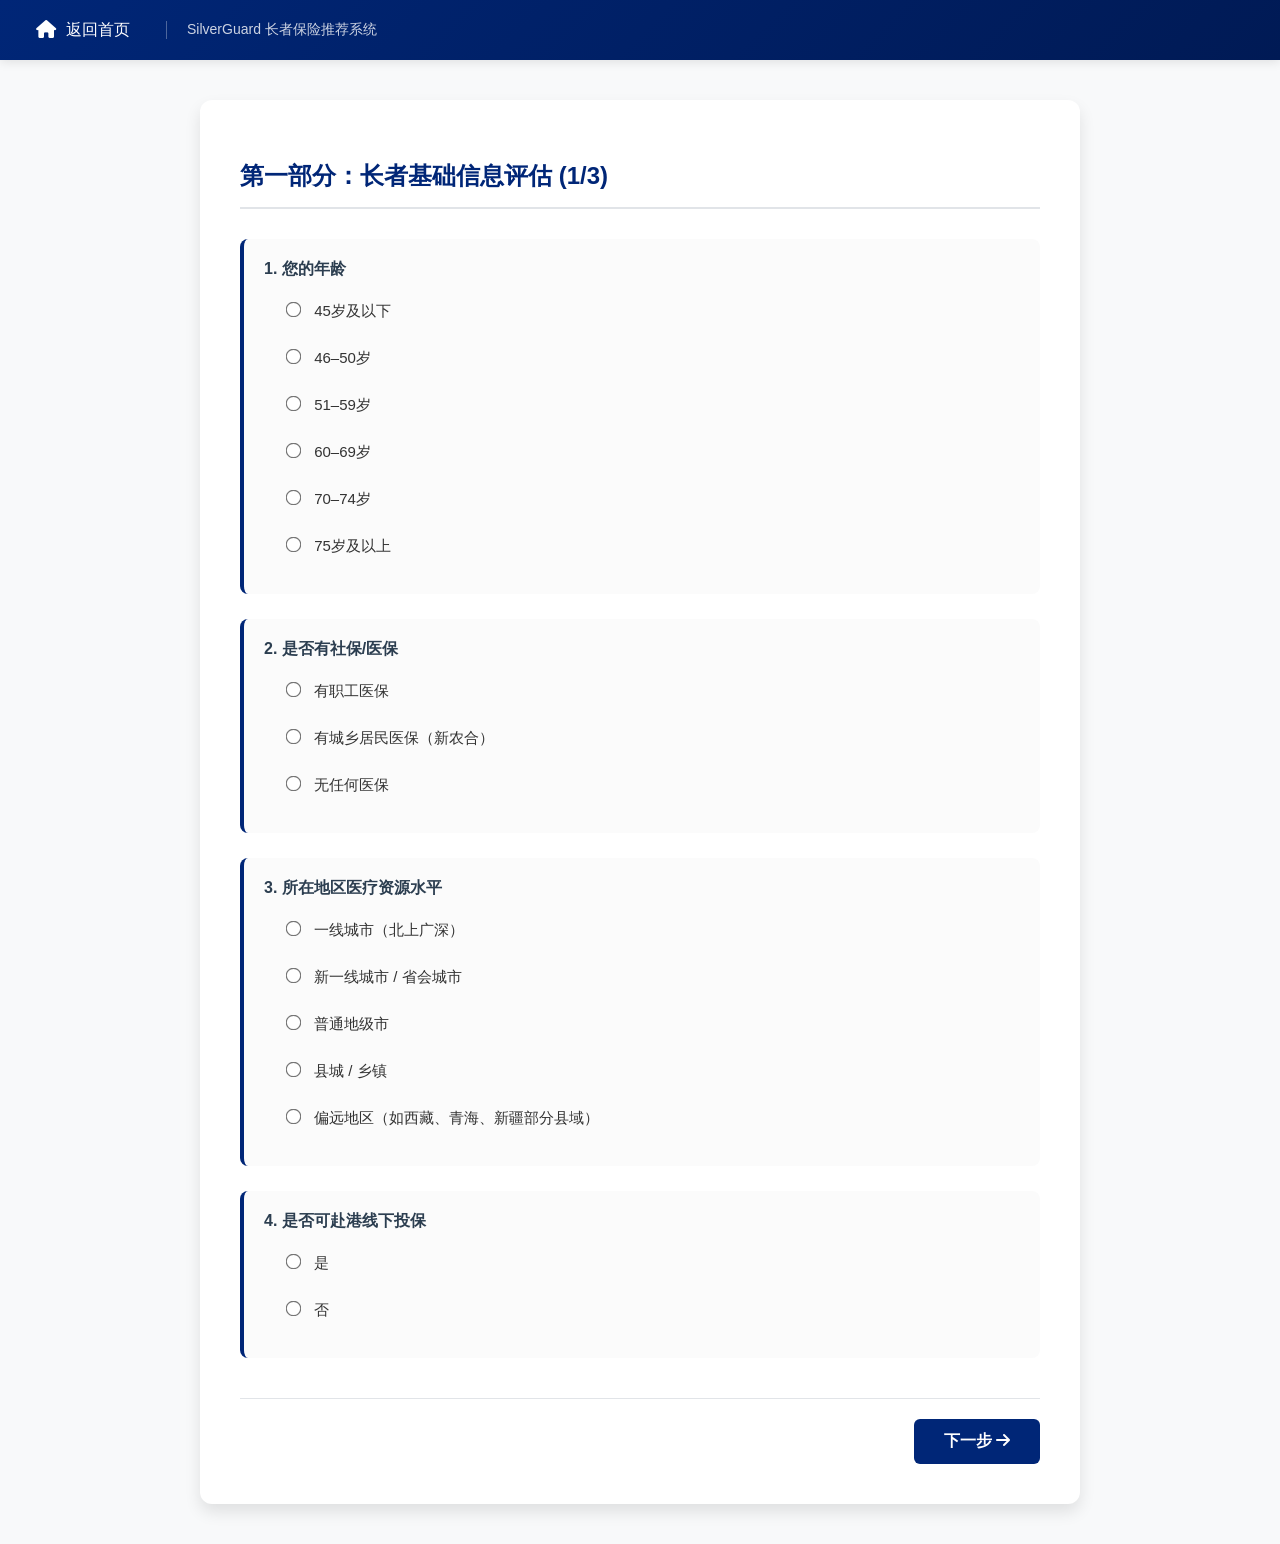
==== questionnaire.html @ 00fda779 "Update SilverGuard project files" ====
<!DOCTYPE html>
<html lang="zh-CN">
<head>
    <meta charset="UTF-8">
    <meta name="viewport" content="width=device-width, initial-scale=1.0">
    <title>SilverGuard - 长者保险推荐问卷</title>

    <style>
        body { font-family: "Helvetica Neue", Helvetica, Arial, sans-serif; background-color: #f8f9fa; margin: 0; padding: 0; color: #333; }
        .header-bar { background-color: #002677; color: white; padding: 20px; text-align: center; font-size: 24px; font-weight: bold; }
        .container { max-width: 800px; margin: 40px auto; background: #fff; padding: 40px; border-radius: 12px; box-shadow: 0 8px 16px rgba(0,0,0,0.1); }
        .step { display: none; }
        .step.active { display: block; }
        h2 { color: #002677; border-bottom: 2px solid #e1e4e8; padding-bottom: 15px; margin-bottom: 30px; }
        .question { margin-bottom: 25px; background: #fbfbfb; padding: 20px; border-radius: 8px; border-left: 4px solid #002677; }
        .question label.title { display: block; margin-bottom: 12px; font-weight: bold; font-size: 16px; color: #2c3e50; }
        .options { margin-left: 10px; }
        .options label { display: block; margin-bottom: 10px; font-size: 15px; cursor: pointer; padding: 8px; border-radius: 4px; transition: background 0.2s; }
        .options label:hover { background: #eef2fb; }
        .options input[type="radio"], .options input[type="checkbox"] { margin-right: 10px; transform: scale(1.2); }
        .btn-group { display: flex; justify-content: space-between; margin-top: 40px; border-top: 1px solid #e1e4e8; padding-top: 20px; }
        button { padding: 12px 30px; border: none; background-color: #002677; color: white; border-radius: 6px; cursor: pointer; font-size: 16px; font-weight: bold; transition: background 0.3s; }
        button:hover { background-color: #001a55; }
        button:disabled { background-color: #b0b8c6; cursor: not-allowed; }
        button.btn-prev { background-color: #6c757d; }
        button.btn-prev:hover { background-color: #5a6268; }
        .result-box { background: linear-gradient(180deg, #f4f7ff 0%, #eef3fb 100%); padding: 36px; border-radius: 20px; border: 1px solid #d7e0f0; margin-top: 20px; box-shadow: 0 14px 30px rgba(0, 38, 119, 0.08); }
        .result-title { font-size: 30px; line-height: 1.35; color: #002677; font-weight: 700; margin-bottom: 24px; letter-spacing: 0.5px; }
        .result-content p { font-size: 18px; line-height: 1.8; margin-bottom: 0; }
        .highlight { color: #e74c3c; font-weight: bold; }
        .score-info { margin-bottom: 22px; }
        .recommendation { font-size: 18px; margin: 0; }
        .result-section { background: #fff; border: 1px solid #dbe4f2; border-radius: 18px; padding: 24px; margin-bottom: 20px; box-shadow: 0 8px 18px rgba(15, 39, 84, 0.05); }
        .section-title { margin: 0 0 16px; font-size: 22px; line-height: 1.5; color: #002677; font-weight: 700; }
        .section-subtitle { margin: -6px 0 16px; font-size: 15px; line-height: 1.7; color: #5f6b7a; }
        .risk-summary-grid { display: grid; grid-template-columns: repeat(auto-fit, minmax(220px, 1fr)); gap: 16px; }
        .risk-summary-card { background: #f8fbff; border: 1px solid #d9e6f5; border-radius: 16px; padding: 18px 20px; }
        .risk-summary-label { display: block; font-size: 15px; color: #5f6b7a; margin-bottom: 10px; }
        .risk-summary-value { display: block; font-size: 30px; line-height: 1.3; font-weight: 700; color: #002677; }
        .risk-summary-value.risk-low { color: #1e874b; }
        .risk-summary-value.risk-high { color: #d64545; }
        .excluded-box { background: #fff7f7; border: 1px solid #f2cccc; border-left: 5px solid #e74c3c; }
        .excluded-list { margin: 0; padding-left: 22px; }
        .excluded-list li { margin-bottom: 10px; font-size: 18px; line-height: 1.7; }
        .empty-note { font-size: 17px; line-height: 1.8; color: #5f6b7a; }
        .combo-main { padding: 18px 20px; background: #fffaf0; border: 1px solid #f2dfae; border-left: 5px solid #f0b429; border-radius: 14px; font-size: 20px; line-height: 1.8; font-weight: 700; color: #2c3e50; }
        .combo-reason { margin-top: 16px; padding: 18px 20px; background: #f8fbff; border: 1px solid #dfe9f7; border-radius: 14px; color: #2c3e50; font-size: 17px; line-height: 1.9; }
        .hk-product-section { margin-top: 0; }
        .hk-product-grid { display: grid; grid-template-columns: repeat(auto-fit, minmax(280px, 1fr)); gap: 20px; }
        .hk-product-card { background: linear-gradient(180deg, #ffffff 0%, #fbfdff 100%); border: 1px solid #d9e2f1; border-radius: 18px; padding: 22px; box-shadow: 0 12px 24px rgba(0, 38, 119, 0.06); display: flex; flex-direction: column; gap: 12px; }
        .hk-product-rank { display: inline-flex; align-items: center; align-self: flex-start; background: #002677; color: #fff; border-radius: 999px; padding: 6px 12px; font-size: 13px; font-weight: 700; letter-spacing: 0.3px; }
        .hk-product-head { display: flex; justify-content: space-between; align-items: flex-start; gap: 14px; }
        .hk-product-head h3 { margin: 0; font-size: 22px; line-height: 1.5; color: #002677; }
        .hk-product-category { flex-shrink: 0; background: #eef2fb; color: #002677; border-radius: 999px; padding: 6px 12px; font-size: 13px; font-weight: 700; }
        .hk-product-company { margin: 0; color: #5f6b7a; font-size: 16px; font-weight: 700; }
        .hk-product-summary { margin: 0; font-size: 17px; line-height: 1.9; color: #2c3e50; }
        .hk-product-match { margin: 0; padding: 14px 16px; background: #f4f7ff; border-left: 4px solid #002677; border-radius: 12px; color: #2c3e50; font-size: 16px; line-height: 1.8; }
        .hk-product-meta { margin: 0; font-size: 15px; line-height: 1.8; color: #5f6b7a; }
        .hk-product-highlights { margin: 0; padding-left: 22px; }
        .hk-product-highlights li { margin-bottom: 8px; font-size: 16px; line-height: 1.7; }
        .hk-product-caution { margin-top: auto; padding: 14px 16px; background: #fff7f7; border-left: 4px solid #e74c3c; border-radius: 12px; color: #a94442; font-size: 15px; line-height: 1.8; }
        .hk-product-link { display: inline-flex; align-items: center; justify-content: center; margin-top: 4px; padding: 12px 16px; background: #002677; color: #fff; font-size: 16px; font-weight: 700; text-decoration: none; border-radius: 12px; }
        .hk-product-link:hover { background: #001a55; text-decoration: none; }
        .hk-product-group + .hk-product-group { margin-top: 28px; padding-top: 24px; border-top: 1px solid #e1e8f3; }
        .hk-product-group-title { margin: 0 0 8px; font-size: 20px; line-height: 1.5; color: #002677; font-weight: 700; }
        .hk-product-group-desc { margin: 0 0 16px; font-size: 14px; line-height: 1.8; color: #5f6b7a; }
        .hk-product-card-compact { gap: 10px; }
        .hk-product-card-compact .hk-product-summary { font-size: 16px; line-height: 1.8; }
        .hk-product-card-compact .hk-product-match { padding: 12px 14px; font-size: 15px; }
        .disclaimer-section { background: #f8fafc; border: 1px solid #d9e2ec; }

        .disclaimer-text { font-size: 15px; line-height: 1.9; color: #5f6b7a; }
        .hk-product-note { margin: -6px 0 18px; font-size: 14px; line-height: 1.8; color: #6b7788; }

        /* 顶部导航栏样式 */
        .top-nav {
            background: linear-gradient(135deg, #002677 0%, #001a55 100%);
            padding: 0 20px;
            display: flex;
            align-items: center;
            height: 60px;
            box-shadow: 0 2px 10px rgba(0,0,0,0.1);
        }
        .nav-home {
            display: flex;
            align-items: center;
            gap: 10px;
            color: white;
            text-decoration: none;
            font-size: 16px;
            font-weight: 500;
            padding: 10px 16px;
            border-radius: 8px;
            transition: all 0.3s;
        }
        .nav-home:hover {
            background: rgba(255,255,255,0.1);
            transform: translateX(-2px);
        }
        .nav-home i {
            font-size: 18px;
        }
        .nav-brand {
            margin-left: 20px;
            color: rgba(255,255,255,0.8);
            font-size: 14px;
            border-left: 1px solid rgba(255,255,255,0.3);
            padding-left: 20px;
        }

        /* 错误提示条样式 */
        .error-bar {
            position: fixed;
            bottom: 0;
            left: 0;
            right: 0;
            background: linear-gradient(135deg, #e74c3c 0%, #c0392b 100%);
            color: white;
            padding: 16px 20px;
            display: none;
            align-items: center;
            justify-content: center;
            gap: 12px;
            box-shadow: 0 -4px 20px rgba(231, 76, 60, 0.4);
            z-index: 1000;
            animation: slideUp 0.3s ease-out;
        }
        .error-bar.show {
            display: flex;
        }
        @keyframes slideUp {
            from { transform: translateY(100%); opacity: 0; }
            to { transform: translateY(0); opacity: 1; }
        }
        .error-bar i {
            font-size: 20px;
        }
        .error-bar-text {
            font-size: 15px;
            font-weight: 500;
        }
        .error-bar-questions {
            display: flex;
            gap: 8px;
            flex-wrap: wrap;
        }
        .error-bar-question {
            background: rgba(255,255,255,0.2);
            padding: 4px 12px;
            border-radius: 20px;
            font-size: 13px;
            cursor: pointer;
            transition: all 0.2s;
            border: 1px solid rgba(255,255,255,0.3);
        }
        .error-bar-question:hover {
            background: rgba(255,255,255,0.35);
            transform: translateY(-1px);
        }
        .error-bar-close {
            position: absolute;
            right: 20px;
            background: none;
            border: none;
            color: white;
            font-size: 20px;
            cursor: pointer;
            padding: 0;
            width: 30px;
            height: 30px;
            display: flex;
            align-items: center;
            justify-content: center;
            border-radius: 50%;
            transition: background 0.2s;
        }
        .error-bar-close:hover {
            background: rgba(255,255,255,0.2);
        }

        /* 问题高亮样式 */
        .question.unanswered {
            border-left-color: #e74c3c;
            background: #fff5f5;
            animation: pulse 1s ease-in-out;
        }
        @keyframes pulse {
            0%, 100% { box-shadow: 0 0 0 0 rgba(231, 76, 60, 0.4); }
            50% { box-shadow: 0 0 0 8px rgba(231, 76, 60, 0); }
        }

    </style>
    <link rel="stylesheet" href="https://cdnjs.cloudflare.com/ajax/libs/font-awesome/6.4.0/css/all.min.css">
</head>
<body>
    <!-- 顶部导航栏 -->
    <nav class="top-nav">
        <a href="index.html" class="nav-home">
            <i class="fas fa-home"></i>
            <span>返回首页</span>
        </a>
        <span class="nav-brand">SilverGuard 长者保险推荐系统</span>
    </nav>

    <div class="container">
        <form id="insuranceForm">
            <!-- Part 1: Basic Info -->
            <div class="step active" id="step1">
                <h2>第一部分：长者基础信息评估 (1/3)</h2>

                
                <div class="question">
                    <label class="title">1. 您的年龄</label>
                    <div class="options">
                        <label><input type="radio" name="q1" value="0" required> 45岁及以下</label>
                        <label><input type="radio" name="q1" value="1"> 46–50岁</label>
                        <label><input type="radio" name="q1" value="2"> 51–59岁</label>
                        <label><input type="radio" name="q1" value="3"> 60–69岁</label>
                        <label><input type="radio" name="q1" value="4"> 70–74岁</label>
                        <label><input type="radio" name="q1" value="5"> 75岁及以上</label>
                    </div>
                </div>

                <div class="question">
                    <label class="title">2. 是否有社保/医保</label>
                    <div class="options">
                        <label><input type="radio" name="q2" value="0" required> 有职工医保</label>
                        <label><input type="radio" name="q2" value="1"> 有城乡居民医保（新农合）</label>
                        <label><input type="radio" name="q2" value="5"> 无任何医保</label>
                    </div>
                </div>

                <div class="question">
                    <label class="title">3. 所在地区医疗资源水平</label>
                    <div class="options">
                        <label><input type="radio" name="q3" value="0" required> 一线城市（北上广深）</label>
                        <label><input type="radio" name="q3" value="1"> 新一线城市 / 省会城市</label>
                        <label><input type="radio" name="q3" value="2"> 普通地级市</label>
                        <label><input type="radio" name="q3" value="3"> 县城 / 乡镇</label>
                        <label><input type="radio" name="q3" value="4"> 偏远地区（如西藏、青海、新疆部分县域）</label>
                    </div>
                </div>

                <div class="question">
                    <label class="title">4. 是否可赴港线下投保</label>
                    <div class="options">
                        <label><input type="radio" name="q4" value="0" required> 是</label>
                        <label><input type="radio" name="q4" value="2"> 否</label>
                    </div>
                </div>

                <div class="btn-group">
                    <button type="button" class="btn-prev" style="visibility: hidden;">上一步</button>
                    <button type="button" onclick="nextStep(1)">下一步 <i class="fas fa-arrow-right"></i></button>
                </div>
            </div>

            <!-- Part 2: Financial Info -->
            <div class="step" id="step2">
                <h2>第二部分：家庭与财务承受能力 (2/3)</h2>

                
                <div class="question">
                    <label class="title">5. 综合财务状况（可支配资产、家庭年收入、负债）</label>
                    <div class="options">
                        <label><input type="radio" name="q5" value="0" required> A. 优秀 (资产30万+，收入10万+，无负债)</label>
                        <label><input type="radio" name="q5" value="1"> B. 良好 (资产15-30万，收入5-10万，少负债)</label>
                        <label><input type="radio" name="q5" value="3"> C. 一般 (资产5-15万，收入3-5万，中负债)</label>
                        <label><input type="radio" name="q5" value="4"> D. 较弱 (资产1-5万，收入1-3万，重负债)</label>
                        <label><input type="radio" name="q5" value="5"> E. 较差 (资产<1万，收入<1万，高额负债)</label>
                    </div>
                </div>

                <div class="question">
                    <label class="title">6. 婚姻/家庭支持情况</label>
                    <div class="options">
                        <label><input type="radio" name="q6" value="0" required> A. 已婚/有长期伴侣，共同承担家庭支出</label>
                        <label><input type="radio" name="q6" value="1"> B. 已婚/有长期伴侣，对方承担能力一般</label>
                        <label><input type="radio" name="q6" value="2"> C. 独居，有稳定子女/家属经济支持</label>
                        <label><input type="radio" name="q6" value="4"> D. 丧偶/离异/独居，家属支持不稳定</label>
                        <label><input type="radio" name="q6" value="5"> E. 丧偶/离异/独居，基本无家属支持</label>
                    </div>
                </div>

                <div class="question">
                    <label class="title">7. 抚养压力情况</label>
                    <div class="options">
                        <label><input type="radio" name="q7" value="0" required> A. 无需要抚养的家人，无抚养支出</label>
                        <label><input type="radio" name="q7" value="1"> B. 1人需要抚养，支出占收入≤20%</label>
                        <label><input type="radio" name="q7" value="3"> C. 2人需要抚养，或支出占收入20%-30%</label>
                        <label><input type="radio" name="q7" value="4"> D. 3人需要抚养，或支出占收入30%-50%</label>
                        <label><input type="radio" name="q7" value="5"> E. 4人及以上需要抚养，或支出占收入＞50%</label>
                    </div>
                </div>

                <div class="question">
                    <label class="title">8. 家庭风险兜底与分摊能力</label>
                    <div class="options">
                        <label><input type="radio" name="q8" value="0" required> A. 非家庭主要收入来源，有稳定分摊者</label>
                        <label><input type="radio" name="q8" value="1"> B. 非主要收入来源，有基本分摊者</label>
                        <label><input type="radio" name="q8" value="3"> C. 家庭重要收入来源，分摊能力一般</label>
                        <label><input type="radio" name="q8" value="4"> D. 家庭主要收入来源，基本靠自己承担</label>
                        <label><input type="radio" name="q8" value="5"> E. 家庭唯一收入来源，完全靠自己</label>
                    </div>
                </div>

                <div class="btn-group">
                    <button type="button" class="btn-prev" onclick="prevStep(2)">上一步</button>
                    <button type="button" onclick="nextStep(2)">下一步</button>
                </div>
            </div>

            <!-- Part 3: Health Info -->
            <div class="step" id="step3">
                <h2>第三部分：健康与照护情况评估 (3/3)</h2>
                
                <div class="question">

                    <label class="title">9. 疾病情况 (可多选)</label>
                    <div class="options">
                        <label><input type="checkbox" name="q9" value="1"> A. 高血压</label>
                        <label><input type="checkbox" name="q9" value="1"> B. 糖尿病</label>
                        <label><input type="checkbox" name="q9" value="severe"> C. 心脏病 (严重)</label>
                        <label><input type="checkbox" name="q9" value="severe"> D. 中风/脑血管病</label>
                        <label><input type="checkbox" name="q9" value="1"> E. 慢性肺病</label>
                        <label><input type="checkbox" name="q9" value="severe"> F. 肾病</label>
                        <label><input type="checkbox" name="q9" value="severe"> G. 癌症</label>
                        <label><input type="checkbox" name="q9_none" value="0" onchange="handleNoneCheckbox('q9', this)"> H. 没有以上疾病 (或不清楚)</label>
                    </div>
                </div>

                <div class="question">
                    <label class="title">10. 过去一年医疗情况 (住院)</label>
                    <div class="options">
                        <label><input type="radio" name="q10" value="0" required> A. 没有</label>
                        <label><input type="radio" name="q10" value="3"> B. 住院过一次</label>
                        <label><input type="radio" name="q10" value="5"> C. 住院过两次及以上</label>
                    </div>
                </div>

                <div class="question">
                    <label class="title">11. 用药情况</label>
                    <div class="options">
                        <label><input type="radio" name="q11" value="0" required> A. 不需要长期吃药</label>
                        <label><input type="radio" name="q11" value="2"> B. 每天需吃 1-2 种药</label>
                        <label><input type="radio" name="q11" value="4"> C. 每天需吃 3 种及以上药</label>
                    </div>
                </div>

                <div class="question">
                    <label class="title">12. 行动能力</label>
                    <div class="options">
                        <label><input type="radio" name="q12" value="0" required> A. 完全可以自己活动</label>
                        <label><input type="radio" name="q12" value="2"> B. 需要拐杖或助行器</label>
                        <label><input type="radio" name="q12" value="4"> C. 需要别人帮助</label>
                        <label><input type="radio" name="q12" value="5"> D. 主要坐轮椅</label>
                    </div>
                </div>

                <div class="question">
                    <label class="title">13. 自理能力 (是否需要别人帮助 - 可多选)</label>
                    <div class="options">
                        <label><input type="checkbox" name="q13_none" value="0" onchange="handleNoneCheckbox('q13', this)"> A. 几乎不需要帮助</label>
                        <label><input type="checkbox" name="q13" value="light"> B. 买菜/购物 (轻度)</label>
                        <label><input type="checkbox" name="q13" value="light"> C. 做饭 (轻度)</label>
                        <label><input type="checkbox" name="q13" value="medium"> D. 穿衣 (中度)</label>
                        <label><input type="checkbox" name="q13" value="heavy"> E. 洗澡 (重度)</label>
                        <label><input type="checkbox" name="q13" value="heavy"> F. 管理/提醒按时吃药 (重度)</label>
                    </div>
                </div>

                <div class="question">
                    <label class="title">14. 记忆问题</label>
                    <div class="options">
                        <label><input type="radio" name="q14" value="0" required> A. 没有明显下降</label>
                        <label><input type="radio" name="q14" value="1"> B. 偶尔下降</label>
                        <label><input type="radio" name="q14" value="3"> C. 经常下降</label>
                        <label><input type="radio" name="q14" value="5"> D. 医生诊断过记忆问题 / 痴呆</label>
                    </div>
                </div>

                <div class="btn-group">
                    <button type="button" class="btn-prev" onclick="prevStep(3)">上一步</button>
                    <button type="button" onclick="calculateResult()">生成保障建议</button>
                </div>
            </div>
            
            <!-- Result Step -->
            <div class="step" id="resultStep">
                <div class="result-box">
                    <div class="result-title">SilverGuard 长者保险保障评估报告</div>

                    <div class="score-info" id="scoreInfo">
                        <!-- Score and Risk Level render here -->
                    </div>
                    <div class="result-content" id="resultContent">
                        <!-- Exclusions and recommendations render here -->
                    </div>
                </div>
                <div style="text-align: center;">
                    <button type="button" onclick="location.reload()" style="margin-top: 30px;">重新填写问卷</button>
                    <a href="index.html" style="display:inline-block; margin-left:15px; text-decoration:none;"><button type="button" class="btn-prev">返回 SilverGuard 首页</button></a>
                </div>
            </div>

        </form>
    </div>

    <!-- 错误提示条 -->
    <div id="errorBar" class="error-bar">
        <i class="fas fa-exclamation-circle"></i>
        <span class="error-bar-text">以下题目未完成：</span>
        <div class="error-bar-questions" id="errorBarQuestions"></div>
        <button class="error-bar-close" onclick="hideErrorBar()">&times;</button>
    </div>

    <script>
        const hkInsuranceProducts = [
            // 医疗险 / VHIS
            {
                name: "Bupa Hero VHIS 灵活计划",
                company: "保柏 Bupa Hong Kong",
                category: "medical",
                suitableRiskLevels: [0, 1, 2, 3],
                minAge: 18,
                maxAge: 80,
                hkPresenceRequired: true,
                elderlyPriority: 3,
                underwritingFlexibility: 2,
                summary: "适合作为住院及手术报销型医疗保障的核心配置，较适合健康情况稳定、风险较低到中等的长者参考。",
                highlights: ["住院及手术保障相对完整", "适合作为医疗主险思路", "品牌与医疗服务网络较成熟"],
                caution: "需如实申报既往病史，慢病或复杂病史可能被加费、除外或延期承保。",
                url: "https://www.bupa.com.hk/zh/individual/health-and-medical-insurance"
            },
            {
                name: "AIA 自愿医保标准计划",
                company: "友邦 AIA Hong Kong",
                category: "medical",
                suitableRiskLevels: [0, 1, 2],
                minAge: 18,
                maxAge: 80,
                hkPresenceRequired: true,
                elderlyPriority: 3,
                underwritingFlexibility: 2,
                summary: "适合希望优先补强基础医疗报销、且整体健康风险较低的长者用户参考。",
                highlights: ["标准化医疗保障结构清晰", "适合做基础医疗补充", "对低风险用户更友好"],
                caution: "如存在较多慢病、住院史或高龄情况，核保结果可能受影响。",
                url: "https://www.aia.com.hk/zh-cn/our-products/medical-protection.html"
            },
            {
                name: "PRUHealth VHIS EasyChoice",
                company: "保诚 Prudential Hong Kong",
                category: "medical",
                suitableRiskLevels: [1, 2],
                minAge: 18,
                maxAge: 75,
                hkPresenceRequired: true,
                elderlyPriority: 2,
                underwritingFlexibility: 1,
                summary: "适合希望在已有基础保障之上增加住院医疗补充、且风险水平偏低到中低的长者参考。",
                highlights: ["医疗方向明确", "适合作为中间层医疗补充", "适合已有基础保障后升级"],
                caution: "高风险健康状况、近年住院记录或年龄偏高时，需重点关注核保限制。",
                url: "https://www.prudential.com.hk/scws/pages/products/medical-protection/"
            },
            {
                name: "AXA 安盛医疗保障计划",
                company: "安盛 AXA Hong Kong",
                category: "medical",
                suitableRiskLevels: [0, 1, 2, 3],
                minAge: 18,
                maxAge: 80,
                hkPresenceRequired: true,
                elderlyPriority: 3,
                underwritingFlexibility: 2,
                summary: "适合希望以较成熟品牌补充住院及手术报销保障的长者作基础医疗参考。",
                highlights: ["医疗保障方向明确", "适合作为基础住院报销补充", "可与意外或癌症保障搭配参考"],
                caution: "高龄、慢病或既往治疗记录较多时，核保结果及保费水平需额外确认。",
                url: "https://www.axa.com.hk/zh/medical-insurance"
            },
            {
                name: "FWD 自愿医保灵活计划",
                company: "FWD 富卫香港",
                category: "medical",
                suitableRiskLevels: [0, 1, 2, 3],
                minAge: 18,
                maxAge: 80,
                hkPresenceRequired: true,
                elderlyPriority: 3,
                underwritingFlexibility: 2,
                summary: "适合希望补足住院报销保障、同时重视产品结构相对灵活性的长者参考。",
                highlights: ["适合作为医疗主险候选", "产品方向较灵活", "适合低至中风险用户补强基础保障"],
                caution: "如有复杂病史或近期住院记录，需重点关注不保事项、加费及等待期。",
                url: "https://www.fwd.com.hk/zh/medical-insurance/"
            },
            {
                name: "Blue Cross 蓝十字住院医疗计划",
                company: "蓝十字 Blue Cross Hong Kong",
                category: "medical",
                suitableRiskLevels: [1, 2, 3],
                minAge: 18,
                maxAge: 80,
                hkPresenceRequired: true,
                elderlyPriority: 4,
                underwritingFlexibility: 2,
                summary: "适合希望强化住院及手术费用报销、同时重视高龄阶段可持续性的用户参考。",
                highlights: ["医疗网络与品牌认知度较高", "适合中低到中风险用户", "高龄阶段仍具一定参考价值"],
                caution: "投保前仍需确认既往病史申报要求，避免误以为高龄即可无条件承保。",
                url: "https://www.bluecross.com.hk/zh/individual/health-insurance"
            },
            {
                name: "Manulife 宏利自愿医保标准计划",
                company: "宏利 Manulife Hong Kong",
                category: "medical",
                suitableRiskLevels: [0, 1, 2],
                minAge: 18,
                maxAge: 80,
                hkPresenceRequired: true,
                elderlyPriority: 3,
                underwritingFlexibility: 2,
                summary: "适合整体健康风险较低、希望先建立基础医疗报销框架的长者用户作入门参考。",
                highlights: ["结构偏基础型", "适合作为第一层医疗补充", "对低风险用户更容易比较方案"],
                caution: "若已有多项慢病或过往检查异常，需预期核保条件可能趋严。",
                url: "https://www.manulife.com.hk/zh-hk/individual/products/health-and-critical-illness.html"
            },
            {
                name: "Cigna 自愿医保灵活计划",
                company: "信诺 Cigna Hong Kong",
                category: "medical",
                suitableRiskLevels: [0, 1, 2, 3],
                minAge: 18,
                maxAge: 80,
                hkPresenceRequired: true,
                elderlyPriority: 3,
                underwritingFlexibility: 2,
                summary: "适合希望比较不同国际化医疗服务资源、并补充住院医疗保障的用户参考。",
                highlights: ["适合作为医疗补充比较选项", "适合低至中风险用户", "便于与其他医疗方案横向比较"],
                caution: "具体保障细节、医院网络与高龄承保条件仍需以正式计划书及核保结果为准。",
                url: "https://www.cigna.com.hk/zh-hk"
            },
            {
                name: "Bowtie 自愿医保灵活计划",
                company: "Bowtie 香港",
                category: "medical",
                suitableRiskLevels: [0, 1, 2],
                minAge: 18,
                maxAge: 80,
                hkPresenceRequired: true,
                elderlyPriority: 2,
                underwritingFlexibility: 1,
                summary: "适合健康风险较低、希望先做基础医疗保障比价的用户作为线上化方案参考。",
                highlights: ["线上投保体验较直观", "适合作为基础医疗比价样本", "对低风险用户更具参考性"],
                caution: "若身体状况较复杂或年龄偏高，需留意核保限制及是否适合线上的投保流程。",
                url: "https://www.bowtie.com.hk/"
            },
            {
                name: "Allianz 安联住院医疗计划",
                company: "安联 Allianz Hong Kong",
                category: "medical",
                suitableRiskLevels: [1, 2, 3],
                minAge: 18,
                maxAge: 75,
                hkPresenceRequired: true,
                elderlyPriority: 2,
                underwritingFlexibility: 1,
                summary: "适合希望补充住院及手术类保障、且当前风险水平处于中低到中等区间的长者参考。",
                highlights: ["适合作为医疗补充候选", "住院报销方向清晰", "可与癌症或意外保障组合考虑"],
                caution: "75岁以上承保空间有限，且复杂病史情形下需重点确认承保条件。",
                url: "https://www.allianz.com.hk/zh_HK/personal-insurance/health-insurance.html"
            },

            // 癌症保障
            {
                name: "AXA 防癌保障计划",
                company: "安盛 AXA Hong Kong",
                category: "cancer",
                suitableRiskLevels: [2, 3, 4, 5],
                minAge: 18,
                maxAge: 75,
                hkPresenceRequired: true,
                elderlyPriority: 4,
                underwritingFlexibility: 4,
                summary: "更适合无法完整配置传统重疾险时，用于聚焦癌症风险的补充保障参考。",
                highlights: ["聚焦高发癌症风险", "适合替代部分重疾配置思路", "对中高风险用户更有参考价值"],
                caution: "不等同于全面重疾险，保障范围更集中，需留意等待期、除外责任和续保条款。",
                url: "https://www.axa.com.hk/zh/medical-insurance"
            },
            {
                name: "Blue Cross 癌症医疗保障",
                company: "蓝十字 Blue Cross Hong Kong",
                category: "cancer",
                suitableRiskLevels: [3, 4, 5],
                minAge: 18,
                maxAge: 80,
                hkPresenceRequired: true,
                elderlyPriority: 5,
                underwritingFlexibility: 4,
                summary: "适合中高风险及高龄用户优先考虑癌症相关保障缺口时参考。",
                highlights: ["聚焦癌症医疗费用", "适合作为高龄阶段补充方案之一", "可与基础医疗或意外保障组合参考"],
                caution: "属于专项型产品，保障面相对集中，需结合已有保障避免重复或缺口。",
                url: "https://www.bluecross.com.hk/zh/individual/health-insurance"
            },
            {
                name: "Manulife 宏利癌症保障计划",
                company: "宏利 Manulife Hong Kong",
                category: "cancer",
                suitableRiskLevels: [2, 3, 4, 5],
                minAge: 18,
                maxAge: 80,
                hkPresenceRequired: true,
                elderlyPriority: 4,
                underwritingFlexibility: 3,
                summary: "适合希望重点补强癌症给付或相关医疗缺口、但未必适合传统重疾方案的用户参考。",
                highlights: ["适合作为癌症专项补充", "中高风险阶段更具比较价值", "可补足重大疾病保障缺口"],
                caution: "癌症类保障不覆盖所有重大疾病，投保前仍需结合其他保障缺口综合评估。",
                url: "https://www.manulife.com.hk/zh-hk/individual/products/health-and-critical-illness.html"
            },
            {
                name: "AIA 癌症保障计划",
                company: "友邦 AIA Hong Kong",
                category: "cancer",
                suitableRiskLevels: [2, 3, 4],
                minAge: 18,
                maxAge: 75,
                hkPresenceRequired: true,
                elderlyPriority: 3,
                underwritingFlexibility: 3,
                summary: "适合希望针对癌症风险做专项准备、且当前身体风险处于中等至中高区间的长者参考。",
                highlights: ["癌症方向明确", "适合补足重疾方案不足", "品牌认知度较高"],
                caution: "高龄或既往病史较多时，需格外关注等待期、除外责任及是否附带续保安排。",
                url: "https://www.aia.com.hk/zh-cn/our-products/health-protection.html"
            },
            {
                name: "Sun Life 癌症医疗保障计划",
                company: "永明 Sun Life Hong Kong",
                category: "cancer",
                suitableRiskLevels: [2, 3, 4, 5],
                minAge: 18,
                maxAge: 80,
                hkPresenceRequired: true,
                elderlyPriority: 4,
                underwritingFlexibility: 3,
                summary: "适合希望针对癌症治疗费用或确诊后财务压力做补充准备的长者用户参考。",
                highlights: ["可补充癌症治疗费用风险", "适合中高风险用户比较", "可与医疗险形成分工"],
                caution: "专项保障覆盖面有限，需明确其与医疗险、重疾险的边界，避免理解偏差。",
                url: "https://www.sunlife.com.hk/zh-hans/insurance/health-and-wellness/"
            },
            {
                name: "Zurich 癌症保障计划",
                company: "苏黎世 Zurich Hong Kong",
                category: "cancer",
                suitableRiskLevels: [3, 4, 5],
                minAge: 18,
                maxAge: 75,
                hkPresenceRequired: true,
                elderlyPriority: 4,
                underwritingFlexibility: 3,
                summary: "适合中高风险用户在传统医疗险承保空间有限时，优先评估癌症专项保障的替代方案。",
                highlights: ["适合高风险阶段聚焦癌症缺口", "可作为重疾补充思路", "专项保障逻辑较清晰"],
                caution: "并非全面健康保障，需注意承保年龄上限及是否适合当前健康状况。",
                url: "https://www.zurich.com.hk/zh-hk/insurance/personal"
            },
            {
                name: "中国太平防癌医疗保障",
                company: "中国太平 China Taiping Hong Kong",
                category: "cancer",
                suitableRiskLevels: [3, 4, 5],
                minAge: 18,
                maxAge: 80,
                hkPresenceRequired: true,
                elderlyPriority: 5,
                underwritingFlexibility: 4,
                summary: "适合高龄或慢病用户在医疗主险选择受限时，优先考虑癌症专项缺口的补充保障。",
                highlights: ["高龄阶段仍具一定参考性", "适合作为癌症专项替代", "可与意外保障形成基础组合"],
                caution: "需留意产品是否偏向给付型或报销型，以及对既往病症的承保限制。",
                url: "https://www.tplhk.com/sc/product-services/insurance/health-insurance"
            },
            {
                name: "YF Life 癌症保障计划",
                company: "万通保险 YF Life",
                category: "cancer",
                suitableRiskLevels: [2, 3, 4, 5],
                minAge: 18,
                maxAge: 75,
                hkPresenceRequired: true,
                elderlyPriority: 4,
                underwritingFlexibility: 3,
                summary: "适合希望通过专项型产品补足癌症保障空缺、并分散传统医疗险核保压力的用户参考。",
                highlights: ["专项癌症保障定位清晰", "适合中高风险用户", "便于与其他产品组合考虑"],
                caution: "需核对等待期、续保、既往病史披露要求及保障责任细节。",
                url: "https://www.yflife.com/sc/Individual/Products/Health-and-Accident"
            },

            // 意外险
            {
                name: "FWD 全方位意外保障计划",
                company: "FWD 富卫香港",
                category: "accident",
                suitableRiskLevels: [0, 1, 2, 3, 4, 5],
                minAge: 18,
                maxAge: 75,
                hkPresenceRequired: true,
                elderlyPriority: 5,
                underwritingFlexibility: 5,
                summary: "意外险通常是高龄或慢病人群更容易配置的低门槛保障之一，适合作为长者基础补充。",
                highlights: ["投保门槛通常相对较低", "适合补充跌倒、骨折等常见风险", "适合大多数风险等级作基础兜底"],
                caution: "意外险主要保障意外事故，不覆盖一般疾病医疗支出，不能替代医疗险。",
                url: "https://www.fwd.com.hk/zh/"
            },
            {
                name: "Blue Cross 个人意外保障计划",
                company: "蓝十字 Blue Cross Hong Kong",
                category: "accident",
                suitableRiskLevels: [0, 1, 2, 3, 4, 5],
                minAge: 18,
                maxAge: 80,
                hkPresenceRequired: true,
                elderlyPriority: 5,
                underwritingFlexibility: 5,
                summary: "适合作为长者基础兜底型保障，重点补充跌倒、扭伤、骨折等日常意外风险。",
                highlights: ["高龄阶段仍较值得参考", "适合作为低门槛补充", "可与癌症或基础医疗保障搭配"],
                caution: "意外医疗报销范围、伤残等级给付及高龄续保条件仍需逐项核对。",
                url: "https://www.bluecross.com.hk/zh/individual/general-insurance"
            },
            {
                name: "AXA 安盛意外保障计划",
                company: "安盛 AXA Hong Kong",
                category: "accident",
                suitableRiskLevels: [0, 1, 2, 3, 4, 5],
                minAge: 18,
                maxAge: 75,
                hkPresenceRequired: true,
                elderlyPriority: 4,
                underwritingFlexibility: 4,
                summary: "适合希望优先建立基础意外保障、并应对日常突发跌倒伤害风险的长者参考。",
                highlights: ["意外责任方向清晰", "适合作为基础兜底", "投保逻辑相对简单"],
                caution: "不能覆盖一般疾病引发的住院或治疗费用，需与医疗险分开理解。",
                url: "https://www.axa.com.hk/zh/general-insurance"
            },
            {
                name: "AIA 个人意外保障计划",
                company: "友邦 AIA Hong Kong",
                category: "accident",
                suitableRiskLevels: [0, 1, 2, 3, 4, 5],
                minAge: 18,
                maxAge: 75,
                hkPresenceRequired: true,
                elderlyPriority: 4,
                underwritingFlexibility: 4,
                summary: "适合预算有限但仍希望补充意外身故、伤残及意外医疗责任的长者用户参考。",
                highlights: ["预算友好的基础补充方向", "适合高风险用户先做兜底", "可与社区医保或基础医疗搭配"],
                caution: "需留意保额是否足够、意外医疗限额是否偏低，以及高龄续保安排。",
                url: "https://www.aia.com.hk/zh-cn/our-products/accident-and-health.html"
            },
            {
                name: "Manulife 宏利意外保障计划",
                company: "宏利 Manulife Hong Kong",
                category: "accident",
                suitableRiskLevels: [0, 1, 2, 3, 4, 5],
                minAge: 18,
                maxAge: 80,
                hkPresenceRequired: true,
                elderlyPriority: 5,
                underwritingFlexibility: 5,
                summary: "适合高龄阶段优先考虑基础意外风险补偿、并作为最低门槛保障组合之一。",
                highlights: ["高龄用户仍有一定参考价值", "适合作为先行配置的基础险种", "对多数风险等级都可作为兜底"],
                caution: "意外险给付与报销责任需分别理解，不能将其视为疾病医疗险。",
                url: "https://www.manulife.com.hk/zh-hk/individual/products/health-and-critical-illness.html"
            },
            {
                name: "Zurich 个人意外保险",
                company: "苏黎世 Zurich Hong Kong",
                category: "accident",
                suitableRiskLevels: [0, 1, 2, 3, 4, 5],
                minAge: 18,
                maxAge: 75,
                hkPresenceRequired: true,
                elderlyPriority: 4,
                underwritingFlexibility: 4,
                summary: "适合希望就常见意外伤害先建立基础赔付保障的长者用户作比较参考。",
                highlights: ["保障目标直观", "适合作为基础意外补充", "便于与其他意外方案比较"],
                caution: "需留意不同伤残等级赔付比例、门急诊意外医疗额度及不保事项。",
                url: "https://www.zurich.com.hk/zh-hk/insurance/personal"
            },
            {
                name: "Chubb 个人意外保障计划",
                company: "安达人寿 Chubb Hong Kong",
                category: "accident",
                suitableRiskLevels: [0, 1, 2, 3, 4, 5],
                minAge: 18,
                maxAge: 80,
                hkPresenceRequired: true,
                elderlyPriority: 5,
                underwritingFlexibility: 5,
                summary: "适合在其他健康险承保条件有限时，优先配置较易理解且门槛较低的意外保障。",
                highlights: ["适合高龄或慢病用户先做基础保障", "意外责任相对聚焦", "便于作为组合中的兜底部分"],
                caution: "保障范围主要限于意外事件，若希望覆盖疾病住院仍需另配医疗类产品。",
                url: "https://www.chubb.com/hk-zh/individuals-families.html"
            },
            {
                name: "中国太平意外保障计划",
                company: "中国太平 China Taiping Hong Kong",
                category: "accident",
                suitableRiskLevels: [0, 1, 2, 3, 4, 5],
                minAge: 18,
                maxAge: 80,
                hkPresenceRequired: true,
                elderlyPriority: 5,
                underwritingFlexibility: 5,
                summary: "适合作为长者日常意外风险的基础补偿方案，尤其适用于预算有限时优先兜底。",
                highlights: ["高龄用户可优先比较的基础险种", "适合应对跌倒骨折等风险", "可与癌症保障搭配形成简化组合"],
                caution: "需留意是否包含意外门诊、骨折津贴等责任，以及续保与年龄上限。",
                url: "https://www.tplhk.com/sc/product-services/insurance/general-insurance"
            },
            {
                name: "Generali 忠意个人意外保障",
                company: "忠意 Generali Hong Kong",
                category: "accident",
                suitableRiskLevels: [0, 1, 2, 3, 4, 5],
                minAge: 18,
                maxAge: 75,
                hkPresenceRequired: true,
                elderlyPriority: 4,
                underwritingFlexibility: 4,
                summary: "适合希望用较简化的意外险先建立基础保障，再视预算逐步补充其他健康险的用户参考。",
                highlights: ["适合作为分阶段投保起点", "预算压力相对可控", "可先补意外再补医疗或癌症保障"],
                caution: "高龄阶段应额外确认续保安排、年龄上限及是否包含常见意外医疗责任。",
                url: "https://www.generali.com.hk/ZH_HK/personal"
            },

            // 进一步扩充的医疗险 / VHIS
            {
                name: "HSBC Life 住院医疗保障计划",
                company: "汇丰保险 HSBC Life Hong Kong",
                category: "medical",
                suitableRiskLevels: [0, 1, 2, 3],
                minAge: 18,
                maxAge: 80,
                hkPresenceRequired: true,
                elderlyPriority: 3,
                underwritingFlexibility: 2,
                summary: "适合希望补充基础住院与手术报销保障、并优先选择大型金融品牌的长者参考。",
                highlights: ["品牌认知度较高", "适合作为医疗补充比较项", "低至中风险用户更易理解方案定位"],
                caution: "具体保障责任与高龄承保条件需以正式产品资料及核保结果为准。",
                url: "https://www.hsbc.com.hk/insurance/products/"
            },
            {
                name: "BOC Life 自愿医保标准计划",
                company: "中银人寿 BOC Life",
                category: "medical",
                suitableRiskLevels: [0, 1, 2],
                minAge: 18,
                maxAge: 80,
                hkPresenceRequired: true,
                elderlyPriority: 3,
                underwritingFlexibility: 2,
                summary: "适合健康风险较低、希望先建立一层基础医疗报销框架的长者用户参考。",
                highlights: ["结构偏基础型", "适合作为入门医疗补充", "便于与其他标准计划横向比较"],
                caution: "如存在既往病史或年龄偏高情况，需留意承保限制与保费变化。",
                url: "https://www.boclife.com.hk/"
            },
            {
                name: "CTF Life 自愿医保灵活计划",
                company: "周大福人寿 CTF Life",
                category: "medical",
                suitableRiskLevels: [0, 1, 2, 3],
                minAge: 18,
                maxAge: 80,
                hkPresenceRequired: true,
                elderlyPriority: 3,
                underwritingFlexibility: 2,
                summary: "适合希望在基础住院医疗报销之外，进一步比较灵活型医疗方案的用户参考。",
                highlights: ["适合作为医疗比价补充", "中低到中风险用户可纳入比较", "便于与癌症或意外保障组合规划"],
                caution: "高龄阶段及复杂病史用户仍需重点确认核保、续保与除外条件。",
                url: "https://www.ctflife.com.hk/"
            },
            {
                name: "Avo 自愿医保计划",
                company: "Avo 保險",
                category: "medical",
                suitableRiskLevels: [0, 1, 2],
                minAge: 18,
                maxAge: 75,
                hkPresenceRequired: true,
                elderlyPriority: 2,
                underwritingFlexibility: 1,
                summary: "适合风险较低且希望通过线上化渠道比较基础医疗保障的用户作补充参考。",
                highlights: ["线上化投保体验较强", "适合作为低风险用户比价样本", "基础医疗定位较清晰"],
                caution: "年龄偏高或健康状况较复杂时，需确认是否适合其投保与核保流程。",
                url: "https://www.avoinsurance.com/"
            },
            {
                name: "YF Life 住院医疗保障计划",
                company: "万通保险 YF Life",
                category: "medical",
                suitableRiskLevels: [1, 2, 3],
                minAge: 18,
                maxAge: 75,
                hkPresenceRequired: true,
                elderlyPriority: 2,
                underwritingFlexibility: 2,
                summary: "适合希望在已有基础保障上补充住院医疗风险、并比较不同承保风格的长者参考。",
                highlights: ["适合作为第二梯队医疗补充", "住院报销方向明确", "可与专项癌症保障搭配参考"],
                caution: "75岁以上空间有限，且存在既往治疗记录时需重点关注承保限制。",
                url: "https://www.yflife.com/sc/Individual/Products/Health-and-Accident"
            },
            {
                name: "Generali 忠意住院医疗保障",
                company: "忠意 Generali Hong Kong",
                category: "medical",
                suitableRiskLevels: [1, 2, 3],
                minAge: 18,
                maxAge: 80,
                hkPresenceRequired: true,
                elderlyPriority: 3,
                underwritingFlexibility: 2,
                summary: "适合希望把住院及手术报销作为核心缺口来比较不同品牌医疗方案的用户参考。",
                highlights: ["适合作为医疗候选补充", "可与意外或癌症产品组合参考", "高龄阶段仍有一定比较价值"],
                caution: "投保前需特别留意医院网络、赔付细则及高龄核保结果。",
                url: "https://www.generali.com.hk/ZH_HK/personal"
            },
            {
                name: "Chubb 医疗保障计划",
                company: "安达人寿 Chubb Hong Kong",
                category: "medical",
                suitableRiskLevels: [1, 2, 3],
                minAge: 18,
                maxAge: 75,
                hkPresenceRequired: true,
                elderlyPriority: 2,
                underwritingFlexibility: 1,
                summary: "适合希望补充住院报销、并将医疗险作为中层保障配置的长者用户参考。",
                highlights: ["住院医疗方向清晰", "适合作为中层保障比较选项", "便于与基础医疗计划做区分"],
                caution: "承保年龄上限与既往病史申报要求需重点核对，避免误解保障范围。",
                url: "https://www.chubb.com/hk-zh/individuals-families.html"
            },
            {
                name: "Taikang Life 泰康香港住院医疗计划",
                company: "泰康人寿香港 Taikang Life Hong Kong",
                category: "medical",
                suitableRiskLevels: [1, 2, 3],
                minAge: 18,
                maxAge: 80,
                hkPresenceRequired: true,
                elderlyPriority: 3,
                underwritingFlexibility: 2,
                summary: "适合希望将住院医疗报销与高龄阶段可持续性一起纳入比较的用户参考。",
                highlights: ["高龄阶段仍具一定参考性", "适合作为医疗补充候选", "可与意外险搭配形成基础组合"],
                caution: "实际承保结果、续保安排及除外责任仍需以正式核保结论为准。",
                url: "https://www.tkww.hk/"
            },

            // 进一步扩充的癌症保障
            {
                name: "HSBC Life 癌症保障计划",
                company: "汇丰保险 HSBC Life Hong Kong",
                category: "cancer",
                suitableRiskLevels: [2, 3, 4, 5],
                minAge: 18,
                maxAge: 80,
                hkPresenceRequired: true,
                elderlyPriority: 4,
                underwritingFlexibility: 3,
                summary: "适合希望针对癌症治疗开支与确诊后财务压力做专项补充准备的长者参考。",
                highlights: ["品牌认知度较高", "适合中高风险用户比较", "可与基础医疗保障形成分工"],
                caution: "癌症保障不等于全面重疾保障，需确认等待期、赔付方式及不保事项。",
                url: "https://www.hsbc.com.hk/insurance/products/"
            },
            {
                name: "BOC Life 癌症保障计划",
                company: "中银人寿 BOC Life",
                category: "cancer",
                suitableRiskLevels: [2, 3, 4, 5],
                minAge: 18,
                maxAge: 80,
                hkPresenceRequired: true,
                elderlyPriority: 4,
                underwritingFlexibility: 3,
                summary: "适合在传统重疾或全面医疗方案选择受限时，优先补足癌症专项保障缺口的用户参考。",
                highlights: ["适合作为专项替代方案", "中高风险阶段更具比较价值", "便于与意外险组成简化保障组合"],
                caution: "需留意给付型或报销型责任差异，并确认既往病史对核保的影响。",
                url: "https://www.boclife.com.hk/"
            },
            {
                name: "CTF Life 防癌保障计划",
                company: "周大福人寿 CTF Life",
                category: "cancer",
                suitableRiskLevels: [2, 3, 4, 5],
                minAge: 18,
                maxAge: 75,
                hkPresenceRequired: true,
                elderlyPriority: 4,
                underwritingFlexibility: 3,
                summary: "适合希望把癌症高发风险作为优先缺口管理、并分散全面医疗核保压力的长者参考。",
                highlights: ["专项方向清晰", "适合作为传统重疾替代补充", "可与基础意外保障搭配参考"],
                caution: "需特别留意保障边界、等待期及高龄阶段是否附带续保安排。",
                url: "https://www.ctflife.com.hk/"
            },
            {
                name: "FWD 癌症保障计划",
                company: "FWD 富卫香港",
                category: "cancer",
                suitableRiskLevels: [2, 3, 4, 5],
                minAge: 18,
                maxAge: 80,
                hkPresenceRequired: true,
                elderlyPriority: 4,
                underwritingFlexibility: 4,
                summary: "适合希望围绕癌症风险做专项补强、并保留一定高龄阶段参考空间的用户。",
                highlights: ["高龄阶段仍可纳入比较", "专项保障定位明确", "可作为中高风险用户的补充选择"],
                caution: "需核对正式保单责任、除外事项及是否适合当前身体状况。",
                url: "https://www.fwd.com.hk/zh/critical-illness-insurance/"
            },
            {
                name: "Prudential 癌症保障计划",
                company: "保诚 Prudential Hong Kong",
                category: "cancer",
                suitableRiskLevels: [2, 3, 4, 5],
                minAge: 18,
                maxAge: 75,
                hkPresenceRequired: true,
                elderlyPriority: 3,
                underwritingFlexibility: 3,
                summary: "适合希望在基础住院保障之外，进一步对癌症治疗与确诊财务风险做专项准备的用户参考。",
                highlights: ["适合中高风险用户比较", "可弥补部分重大疾病缺口", "便于与医疗险形成分工"],
                caution: "高龄与既往病史较多时，需重点确认承保条件、等待期及续保安排。",
                url: "https://www.prudential.com.hk/scws/pages/products/health-protection/"
            },
            {
                name: "Generali 忠意癌症保障计划",
                company: "忠意 Generali Hong Kong",
                category: "cancer",
                suitableRiskLevels: [3, 4, 5],
                minAge: 18,
                maxAge: 80,
                hkPresenceRequired: true,
                elderlyPriority: 4,
                underwritingFlexibility: 3,
                summary: "适合中高风险及高龄用户在全面医疗险受限时，将癌症专项保障作为优先缺口管理方向。",
                highlights: ["高龄阶段仍具一定参考价值", "可作为专项替代思路", "适合与意外险组合形成基础保护层"],
                caution: "属于专项保障，仍需确认是否覆盖所关注的癌症治疗责任与给付场景。",
                url: "https://www.generali.com.hk/ZH_HK/personal"
            },
            {
                name: "Chubb 癌症保障计划",
                company: "安达人寿 Chubb Hong Kong",
                category: "cancer",
                suitableRiskLevels: [3, 4, 5],
                minAge: 18,
                maxAge: 80,
                hkPresenceRequired: true,
                elderlyPriority: 4,
                underwritingFlexibility: 4,
                summary: "适合高龄或慢病用户在传统重疾险承保空间有限时，优先考虑癌症专项保障的补充方案。",
                highlights: ["适合作为高风险阶段补充", "专项责任较聚焦", "便于与基础医疗或意外险搭配"],
                caution: "需特别留意既往病症披露要求以及等待期与赔付触发条件。",
                url: "https://www.chubb.com/hk-zh/individuals-families.html"
            },

            // 进一步扩充的意外险
            {
                name: "Bupa 个人意外保障计划",
                company: "保柏 Bupa Hong Kong",
                category: "accident",
                suitableRiskLevels: [0, 1, 2, 3, 4, 5],
                minAge: 18,
                maxAge: 80,
                hkPresenceRequired: true,
                elderlyPriority: 5,
                underwritingFlexibility: 5,
                summary: "适合作为长者基础意外兜底方案之一，重点覆盖跌倒、扭伤及骨折等常见风险。",
                highlights: ["高龄阶段仍值得比较", "适合作为基础意外补充", "可与医疗险或癌症险形成简单组合"],
                caution: "需留意意外医疗报销限额、伤残等级给付比例及高龄续保条件。",
                url: "https://www.bupa.com.hk/zh/individual/general-insurance"
            },
            {
                name: "Prudential 个人意外保障计划",
                company: "保诚 Prudential Hong Kong",
                category: "accident",
                suitableRiskLevels: [0, 1, 2, 3, 4, 5],
                minAge: 18,
                maxAge: 75,
                hkPresenceRequired: true,
                elderlyPriority: 4,
                underwritingFlexibility: 4,
                summary: "适合希望先以较低门槛建立意外身故、伤残和意外医疗基础保障的长者参考。",
                highlights: ["适合作为先行兜底险种", "投保逻辑相对直观", "可与社区医保或基础医疗方案搭配"],
                caution: "不能替代疾病医疗险，需分开理解疾病住院与意外事故责任。",
                url: "https://www.prudential.com.hk/scws/pages/products/general-insurance/"
            },
            {
                name: "Sun Life 个人意外保障计划",
                company: "永明 Sun Life Hong Kong",
                category: "accident",
                suitableRiskLevels: [0, 1, 2, 3, 4, 5],
                minAge: 18,
                maxAge: 80,
                hkPresenceRequired: true,
                elderlyPriority: 5,
                underwritingFlexibility: 5,
                summary: "适合预算有限但仍希望先配置常见意外风险保障的长者用户作为基础方案参考。",
                highlights: ["高龄阶段仍有比较价值", "适合作为基础补充", "便于与癌症或医疗方案搭配"],
                caution: "需核对是否包含门急诊意外医疗、骨折津贴及续保限制。",
                url: "https://www.sunlife.com.hk/zh-hans/insurance/health-and-wellness/"
            },
            {
                name: "HSBC Life 意外保障计划",
                company: "汇丰保险 HSBC Life Hong Kong",
                category: "accident",
                suitableRiskLevels: [0, 1, 2, 3, 4, 5],
                minAge: 18,
                maxAge: 75,
                hkPresenceRequired: true,
                elderlyPriority: 4,
                underwritingFlexibility: 4,
                summary: "适合希望优先通过大型金融品牌补充基础意外风险赔付责任的长者参考。",
                highlights: ["品牌认知度较高", "适合作为基础意外保障候选", "可先做兜底再补其他健康险"],
                caution: "具体保障项目、意外医疗限额及续保安排需以正式产品资料为准。",
                url: "https://www.hsbc.com.hk/insurance/products/"
            },
            {
                name: "BOC Insurance 个人意外保障计划",
                company: "中银保险 BOC Insurance Hong Kong",
                category: "accident",
                suitableRiskLevels: [0, 1, 2, 3, 4, 5],
                minAge: 18,
                maxAge: 80,
                hkPresenceRequired: true,
                elderlyPriority: 5,
                underwritingFlexibility: 5,
                summary: "适合作为长者日常意外事故的基础保障方案，尤其适用于预算优先型用户参考。",
                highlights: ["适合作为低门槛兜底", "高龄阶段仍具参考价值", "可与癌症保障组合形成简化方案"],
                caution: "意外险责任范围有限，仍需结合疾病医疗保障缺口综合评估。",
                url: "https://www.bocgins.com/"
            },
            {
                name: "YF Life 意外保障计划",
                company: "万通保险 YF Life",
                category: "accident",
                suitableRiskLevels: [0, 1, 2, 3, 4, 5],
                minAge: 18,
                maxAge: 75,
                hkPresenceRequired: true,
                elderlyPriority: 4,
                underwritingFlexibility: 4,
                summary: "适合希望用简单直接的意外保障先搭建基础保护层，再逐步扩展其他健康险的用户参考。",
                highlights: ["可作为分阶段投保起点", "预算压力相对较易控制", "适合多数风险等级先做兜底"],
                caution: "需特别留意高龄续保条件、保额是否足够以及不保事项。",
                url: "https://www.yflife.com/sc/Individual/Products/Health-and-Accident"
            },
            {
                name: "CTF Life 个人意外保障计划",
                company: "周大福人寿 CTF Life",
                category: "accident",
                suitableRiskLevels: [0, 1, 2, 3, 4, 5],
                minAge: 18,
                maxAge: 75,
                hkPresenceRequired: true,
                elderlyPriority: 4,
                underwritingFlexibility: 4,
                summary: "适合希望优先管理跌倒、骨折等意外风险，并通过简化产品先建立保障底座的长者参考。",
                highlights: ["适合作为基础意外险比较项", "保障目标清晰", "可与基础医疗或癌症保障搭配"],
                caution: "不同责任给付比例与医疗报销限额需逐项确认，避免高估保障范围。",
                url: "https://www.ctflife.com.hk/"
            },
            {
                name: "Allianz 安联个人意外保障计划",
                company: "安联 Allianz Hong Kong",
                category: "accident",
                suitableRiskLevels: [0, 1, 2, 3, 4, 5],
                minAge: 18,
                maxAge: 75,
                hkPresenceRequired: true,
                elderlyPriority: 4,
                underwritingFlexibility: 4,
                summary: "适合作为常见意外事故的基础赔付保障，用于补足高龄阶段较易发生的跌伤骨折风险。",
                highlights: ["适合作为基础意外补充", "投保目标较直观", "便于与其他意外方案横向比较"],
                caution: "需核对伤残赔付、门急诊意外医疗及年龄上限等具体条款。",
                url: "https://www.allianz.com.hk/zh_HK/personal-insurance.html"
            },

            // 第三阶段扩充的医疗险 / VHIS
            {
                name: "Sun Life 住院医疗保障计划",
                company: "永明 Sun Life Hong Kong",
                category: "medical",
                suitableRiskLevels: [0, 1, 2, 3],
                minAge: 18,
                maxAge: 80,
                hkPresenceRequired: true,
                elderlyPriority: 3,
                underwritingFlexibility: 2,
                summary: "适合希望补足基础住院与手术报销保障，并优先比较大型寿险品牌医疗方案的长者参考。",
                highlights: ["适合作为基础医疗补充", "品牌认知度较高", "低至中风险用户较易纳入比较"],
                caution: "具体赔付责任、医院网络及高龄核保条件仍需以正式产品资料为准。",
                url: "https://www.sunlife.com.hk/zh-hans/insurance/health-and-wellness/"
            },
            {
                name: "Zurich 住院医疗保障计划",
                company: "苏黎世 Zurich Hong Kong",
                category: "medical",
                suitableRiskLevels: [1, 2, 3],
                minAge: 18,
                maxAge: 75,
                hkPresenceRequired: true,
                elderlyPriority: 2,
                underwritingFlexibility: 2,
                summary: "适合希望把住院医疗风险纳入中层保障规划，并补充现有基础保障的长者参考。",
                highlights: ["住院医疗定位清晰", "适合作为中层医疗补充", "便于与其他医疗计划横向比较"],
                caution: "75岁以上承保空间及既往病史申报要求需重点核对。",
                url: "https://www.zurich.com.hk/zh-hk/insurance/personal"
            },
            {
                name: "中国太平住院医疗保障计划",
                company: "中国太平 China Taiping Hong Kong",
                category: "medical",
                suitableRiskLevels: [1, 2, 3],
                minAge: 18,
                maxAge: 80,
                hkPresenceRequired: true,
                elderlyPriority: 3,
                underwritingFlexibility: 2,
                summary: "适合希望将高龄阶段住院医疗费用报销纳入比较，并搭配其他基础保障的用户参考。",
                highlights: ["高龄阶段仍具参考价值", "适合作为医疗补充候选", "可与意外险形成基础组合"],
                caution: "实际承保结果、续保安排及不保事项仍需以正式核保结论为准。",
                url: "https://www.tplhk.com/sc/product-services/insurance/health-insurance"
            },
            {
                name: "中国人寿（海外）自愿医保计划",
                company: "中国人寿（海外） China Life (Overseas)",
                category: "medical",
                suitableRiskLevels: [0, 1, 2, 3],
                minAge: 18,
                maxAge: 80,
                hkPresenceRequired: true,
                elderlyPriority: 3,
                underwritingFlexibility: 2,
                summary: "适合健康风险较低到中等、希望建立基础住院医疗报销框架的长者用户参考。",
                highlights: ["适合作为基础医疗方案比较项", "住院报销方向明确", "可与意外或癌症保障搭配"],
                caution: "高龄阶段与复杂病史情形下，需重点确认核保限制与保费变动。",
                url: "https://www.chinalife.com.hk/"
            },
            {
                name: "Fubon 富邦香港住院医疗计划",
                company: "富邦人寿香港 Fubon Life Hong Kong",
                category: "medical",
                suitableRiskLevels: [1, 2, 3],
                minAge: 18,
                maxAge: 80,
                hkPresenceRequired: true,
                elderlyPriority: 3,
                underwritingFlexibility: 2,
                summary: "适合希望把住院及手术费用报销作为核心比较维度，并补充基础医疗缺口的用户参考。",
                highlights: ["适合作为医疗补充候选", "中低到中风险用户可纳入比较", "可与专项癌症保障组合规划"],
                caution: "投保前需确认医院网络、理赔流程及高龄承保条件。",
                url: "https://www.fubonlife.com.hk/"
            },
            {
                name: "BOC Life 自愿医保灵活计划",
                company: "中银人寿 BOC Life",
                category: "medical",
                suitableRiskLevels: [0, 1, 2, 3],
                minAge: 18,
                maxAge: 80,
                hkPresenceRequired: true,
                elderlyPriority: 3,
                underwritingFlexibility: 2,
                summary: "适合希望在标准医疗保障之外，进一步比较更灵活住院报销方案的长者参考。",
                highlights: ["适合作为灵活型医疗比较项", "便于与标准计划对照", "低至中风险用户较适合纳入考虑"],
                caution: "具体保额结构、续保安排及既往病史影响需以正式资料为准。",
                url: "https://www.boclife.com.hk/"
            },
            {
                name: "CTF Life 标准住院医疗保障计划",
                company: "周大福人寿 CTF Life",
                category: "medical",
                suitableRiskLevels: [0, 1, 2],
                minAge: 18,
                maxAge: 80,
                hkPresenceRequired: true,
                elderlyPriority: 3,
                underwritingFlexibility: 2,
                summary: "适合风险较低、希望先建立一层标准化住院医疗补充保障的长者用户参考。",
                highlights: ["结构较基础清晰", "适合作为入门医疗补充", "便于与灵活型方案横向比较"],
                caution: "如有慢病、既往治疗或高龄情形，需留意核保条件及责任除外。",
                url: "https://www.ctflife.com.hk/"
            },
            {
                name: "AIA 灵活医疗保障计划",
                company: "友邦 AIA Hong Kong",
                category: "medical",
                suitableRiskLevels: [0, 1, 2, 3],
                minAge: 18,
                maxAge: 80,
                hkPresenceRequired: true,
                elderlyPriority: 3,
                underwritingFlexibility: 2,
                summary: "适合希望把住院及手术费用报销作为医疗主轴，并补强基础保障层的长者参考。",
                highlights: ["适合作为医疗主险比较项", "可与专项癌症保障分工", "品牌认知度较高"],
                caution: "高龄、慢病或既往住院记录较多时，需重点确认核保结论与保费水平。",
                url: "https://www.aia.com.hk/zh-cn/our-products/medical-protection.html"
            },
            {
                name: "Prudential 住院医疗补充计划",
                company: "保诚 Prudential Hong Kong",
                category: "medical",
                suitableRiskLevels: [1, 2, 3],
                minAge: 18,
                maxAge: 75,
                hkPresenceRequired: true,
                elderlyPriority: 2,
                underwritingFlexibility: 1,
                summary: "适合希望在已有基础保障上继续补充住院报销缺口，并形成中层医疗结构的长者参考。",
                highlights: ["适合作为中层医疗补充", "住院风险方向清晰", "可与意外险及癌症险搭配"],
                caution: "75岁以上空间有限，且复杂病史用户需特别关注核保限制。",
                url: "https://www.prudential.com.hk/scws/pages/products/medical-protection/"
            },
            {
                name: "Bupa 自愿医保标准计划",
                company: "保柏 Bupa Hong Kong",
                category: "medical",
                suitableRiskLevels: [0, 1, 2],
                minAge: 18,
                maxAge: 80,
                hkPresenceRequired: true,
                elderlyPriority: 3,
                underwritingFlexibility: 2,
                summary: "适合整体健康风险较低、希望优先建立标准化基础医疗报销保障的长者用户参考。",
                highlights: ["适合作为基础医疗入门方案", "结构较清晰", "品牌医疗服务资源较成熟"],
                caution: "既往病症、慢病及高龄情况仍可能影响核保、加费与除外结果。",
                url: "https://www.bupa.com.hk/zh/individual/health-and-medical-insurance"
            },
            {
                name: "中国平安（香港）住院医疗保障计划",
                company: "中国平安（香港） Ping An Hong Kong",
                category: "medical",
                suitableRiskLevels: [1, 2, 3],
                minAge: 18,
                maxAge: 80,
                hkPresenceRequired: true,
                elderlyPriority: 3,
                underwritingFlexibility: 2,
                summary: "适合希望比较不同华资保险品牌住院医疗方案，并补充高龄阶段医疗缺口的用户参考。",
                highlights: ["可作为医疗补充比较项", "高龄阶段仍可纳入参考", "便于与意外及癌症保障组合规划"],
                caution: "实际承保范围、续保安排及不保事项仍需以正式核保与计划书为准。",
                url: "https://www.pingan.com.hk/"
            },

            // 第三阶段扩充的癌症保障
            {
                name: "Bupa 癌症支援保障计划",
                company: "保柏 Bupa Hong Kong",
                category: "cancer",
                suitableRiskLevels: [2, 3, 4, 5],
                minAge: 18,
                maxAge: 80,
                hkPresenceRequired: true,
                elderlyPriority: 4,
                underwritingFlexibility: 3,
                summary: "适合希望围绕癌症高发风险做专项补强，并减少全面重疾保障配置压力的长者参考。",
                highlights: ["专项方向明确", "适合作为癌症缺口补充", "可与基础医疗保障形成分工"],
                caution: "需确认是否为给付型或报销型安排，以及等待期与除外责任。",
                url: "https://www.bupa.com.hk/zh/individual/health-and-medical-insurance"
            },
            {
                name: "Cigna 癌症医疗保障计划",
                company: "信诺 Cigna Hong Kong",
                category: "cancer",
                suitableRiskLevels: [2, 3, 4, 5],
                minAge: 18,
                maxAge: 80,
                hkPresenceRequired: true,
                elderlyPriority: 4,
                underwritingFlexibility: 3,
                summary: "适合希望针对癌症治疗费用做专项补充，并与住院医疗险形成责任分工的长者参考。",
                highlights: ["适合作为专项癌症比较项", "中高风险用户更具参考价值", "可与基础医疗组合参考"],
                caution: "具体赔付触发条件、治疗责任范围及续保安排需以正式资料为准。",
                url: "https://www.cigna.com.hk/zh-hk"
            },
            {
                name: "Allianz 癌症保障计划",
                company: "安联 Allianz Hong Kong",
                category: "cancer",
                suitableRiskLevels: [3, 4, 5],
                minAge: 18,
                maxAge: 75,
                hkPresenceRequired: true,
                elderlyPriority: 4,
                underwritingFlexibility: 3,
                summary: "适合中高风险用户在传统医疗险承保空间有限时，优先评估癌症专项保障作为替代补充。",
                highlights: ["适合高风险阶段比较", "专项责任较集中", "可与意外险形成简化保障组合"],
                caution: "并非全面重疾保障，需关注承保年龄上限、等待期及不保事项。",
                url: "https://www.allianz.com.hk/zh_HK/personal-insurance/health-insurance.html"
            },
            {
                name: "Taikang Life 防癌保障计划",
                company: "泰康人寿香港 Taikang Life Hong Kong",
                category: "cancer",
                suitableRiskLevels: [2, 3, 4, 5],
                minAge: 18,
                maxAge: 80,
                hkPresenceRequired: true,
                elderlyPriority: 4,
                underwritingFlexibility: 4,
                summary: "适合希望对癌症治疗费用与确诊后经济压力做专项准备，并保留一定高龄参考空间的用户。",
                highlights: ["高龄阶段仍具参考性", "适合作为癌症专项补充", "可与意外险及基础医疗搭配"],
                caution: "需核对等待期、给付条件及既往病症申报要求。",
                url: "https://www.tkww.hk/"
            },
            {
                name: "中国人寿（海外）防癌保障计划",
                company: "中国人寿（海外） China Life (Overseas)",
                category: "cancer",
                suitableRiskLevels: [2, 3, 4, 5],
                minAge: 18,
                maxAge: 80,
                hkPresenceRequired: true,
                elderlyPriority: 4,
                underwritingFlexibility: 3,
                summary: "适合希望把癌症高发风险作为优先管理缺口，并补充传统重疾方案不足的长者参考。",
                highlights: ["适合作为专项癌症方案比较项", "中高风险用户较适合纳入考虑", "可与基础意外保障组合规划"],
                caution: "需关注给付范围、等待期及高龄核保限制，避免将其视作全面重疾险。",
                url: "https://www.chinalife.com.hk/"
            },
            {
                name: "Fubon 富邦香港癌症保障计划",
                company: "富邦人寿香港 Fubon Life Hong Kong",
                category: "cancer",
                suitableRiskLevels: [2, 3, 4, 5],
                minAge: 18,
                maxAge: 75,
                hkPresenceRequired: true,
                elderlyPriority: 4,
                underwritingFlexibility: 3,
                summary: "适合希望针对癌症治疗及复康阶段财务压力做专项补充安排的用户参考。",
                highlights: ["适合作为专项癌症保障补充", "可与住院医疗险形成分工", "便于中高风险用户比较"],
                caution: "高龄承保空间有限，且既往病史对核保影响仍需重点确认。",
                url: "https://www.fubonlife.com.hk/"
            },
            {
                name: "BOC Life 癌症医疗补充计划",
                company: "中银人寿 BOC Life",
                category: "cancer",
                suitableRiskLevels: [2, 3, 4, 5],
                minAge: 18,
                maxAge: 80,
                hkPresenceRequired: true,
                elderlyPriority: 4,
                underwritingFlexibility: 3,
                summary: "适合在基础医疗保障之外，进一步补足癌症专项治疗费用或确诊赔付缺口的长者参考。",
                highlights: ["可作为专项癌症补充", "高龄阶段仍具一定参考性", "便于与标准医疗计划搭配"],
                caution: "具体责任范围、续保与等待期安排需以正式计划书及核保结果为准。",
                url: "https://www.boclife.com.hk/"
            },
            {
                name: "AIA 癌症医疗补充计划",
                company: "友邦 AIA Hong Kong",
                category: "cancer",
                suitableRiskLevels: [2, 3, 4, 5],
                minAge: 18,
                maxAge: 75,
                hkPresenceRequired: true,
                elderlyPriority: 3,
                underwritingFlexibility: 3,
                summary: "适合希望在住院医疗保障之外，再对癌症相关财务风险做专项补强的长者用户参考。",
                highlights: ["专项方向明确", "品牌认知度较高", "适合中高风险用户比较"],
                caution: "需留意等待期、赔付条件及高龄阶段的承保限制。",
                url: "https://www.aia.com.hk/zh-cn/our-products/health-protection.html"
            },
            {
                name: "AXA 癌症医疗补充计划",
                company: "安盛 AXA Hong Kong",
                category: "cancer",
                suitableRiskLevels: [2, 3, 4, 5],
                minAge: 18,
                maxAge: 80,
                hkPresenceRequired: true,
                elderlyPriority: 4,
                underwritingFlexibility: 4,
                summary: "适合希望重点补足癌症治疗费用风险，并保留一定高龄比较空间的长者参考。",
                highlights: ["高龄阶段仍可纳入参考", "适合作为癌症专项比较项", "可与基础医疗保障分工"],
                caution: "需确认具体癌症责任、赔付方式及是否存在除外承保安排。",
                url: "https://www.axa.com.hk/zh/medical-insurance"
            },
            {
                name: "中国平安（香港）癌症保障计划",
                company: "中国平安（香港） Ping An Hong Kong",
                category: "cancer",
                suitableRiskLevels: [3, 4, 5],
                minAge: 18,
                maxAge: 80,
                hkPresenceRequired: true,
                elderlyPriority: 4,
                underwritingFlexibility: 3,
                summary: "适合中高风险及高龄用户在全面医疗险承保受限时，优先评估癌症专项保障缺口。",
                highlights: ["适合高风险阶段补充", "可与意外险形成基础组合", "高龄阶段仍具一定参考性"],
                caution: "需留意给付边界、等待期及既往病史对承保结果的影响。",
                url: "https://www.pingan.com.hk/"
            },
            {
                name: "Sun Life 癌症关爱保障计划",
                company: "永明 Sun Life Hong Kong",
                category: "cancer",
                suitableRiskLevels: [2, 3, 4, 5],
                minAge: 18,
                maxAge: 80,
                hkPresenceRequired: true,
                elderlyPriority: 4,
                underwritingFlexibility: 3,
                summary: "适合希望围绕癌症高发风险做专项补充，并兼顾治疗后财务恢复压力的长者参考。",
                highlights: ["专项癌症定位清晰", "适合中高风险用户比较", "可与住院医疗险形成分工"],
                caution: "需核对保障责任、续保安排及是否包含所关注的癌症治疗项目。",
                url: "https://www.sunlife.com.hk/zh-hans/insurance/health-and-wellness/"
            },

            // 第三阶段扩充的意外险
            {
                name: "Cigna 个人意外保障计划",
                company: "信诺 Cigna Hong Kong",
                category: "accident",
                suitableRiskLevels: [0, 1, 2, 3, 4, 5],
                minAge: 18,
                maxAge: 80,
                hkPresenceRequired: true,
                elderlyPriority: 5,
                underwritingFlexibility: 5,
                summary: "适合作为长者日常意外事故的基础兜底方案，用于补充跌倒、骨折等常见风险。",
                highlights: ["高龄阶段仍具参考价值", "适合作为低门槛补充", "可与医疗或癌症保障形成简化组合"],
                caution: "需确认意外医疗报销限额、伤残等级赔付比例及续保条件。",
                url: "https://www.cigna.com.hk/zh-hk"
            },
            {
                name: "BOC Life 长者意外保障计划",
                company: "中银人寿 BOC Life",
                category: "accident",
                suitableRiskLevels: [0, 1, 2, 3, 4, 5],
                minAge: 18,
                maxAge: 80,
                hkPresenceRequired: true,
                elderlyPriority: 5,
                underwritingFlexibility: 5,
                summary: "适合作为高龄阶段优先考虑的基础意外保障之一，尤其适用于预算优先型长者用户参考。",
                highlights: ["适合作为银龄阶段基础兜底", "投保目标直观", "便于与其他意外险横向比较"],
                caution: "意外险主要保障意外事故，仍不能替代疾病住院医疗保障。",
                url: "https://www.boclife.com.hk/"
            },
            {
                name: "中国人寿（海外）个人意外保障计划",
                company: "中国人寿（海外） China Life (Overseas)",
                category: "accident",
                suitableRiskLevels: [0, 1, 2, 3, 4, 5],
                minAge: 18,
                maxAge: 80,
                hkPresenceRequired: true,
                elderlyPriority: 5,
                underwritingFlexibility: 5,
                summary: "适合作为长者常见跌伤、骨折等意外风险的基础补偿保障，并作为先行配置方案参考。",
                highlights: ["高龄阶段仍可纳入比较", "适合作为先行基础保障", "可与癌症或医疗险搭配"],
                caution: "需关注意外医疗责任、伤残赔付比例及高龄续保安排。",
                url: "https://www.chinalife.com.hk/"
            },
            {
                name: "Taikang Life 长者意外保障计划",
                company: "泰康人寿香港 Taikang Life Hong Kong",
                category: "accident",
                suitableRiskLevels: [0, 1, 2, 3, 4, 5],
                minAge: 18,
                maxAge: 80,
                hkPresenceRequired: true,
                elderlyPriority: 5,
                underwritingFlexibility: 5,
                summary: "适合希望优先为高龄阶段常见意外风险建立基础赔付保障的长者用户参考。",
                highlights: ["适合作为低门槛兜底方案", "高龄阶段仍具比较价值", "可与基础医疗保障形成组合"],
                caution: "需留意是否包含骨折津贴、门诊意外医疗及续保限制。",
                url: "https://www.tkww.hk/"
            },
            {
                name: "Fubon 富邦香港个人意外保障",
                company: "富邦人寿香港 Fubon Life Hong Kong",
                category: "accident",
                suitableRiskLevels: [0, 1, 2, 3, 4, 5],
                minAge: 18,
                maxAge: 75,
                hkPresenceRequired: true,
                elderlyPriority: 4,
                underwritingFlexibility: 4,
                summary: "适合希望先建立意外身故、伤残及意外医疗基础责任，再逐步扩展其他保障的长者参考。",
                highlights: ["适合作为分阶段投保起点", "预算压力相对可控", "便于与其他意外方案比较"],
                caution: "高龄续保条件、保额充足性及不保事项需逐项确认。",
                url: "https://www.fubonlife.com.hk/"
            },
            {
                name: "Sun Life 长者意外支援计划",
                company: "永明 Sun Life Hong Kong",
                category: "accident",
                suitableRiskLevels: [0, 1, 2, 3, 4, 5],
                minAge: 18,
                maxAge: 80,
                hkPresenceRequired: true,
                elderlyPriority: 5,
                underwritingFlexibility: 5,
                summary: "适合作为长者阶段应对跌倒、扭伤及骨折风险的基础意外保障方案参考。",
                highlights: ["高龄阶段仍可优先比较", "适合作为基础补充", "可与癌症或医疗险形成简化组合"],
                caution: "需核对意外医疗限额、伤残赔付比例及是否附带续保安排。",
                url: "https://www.sunlife.com.hk/zh-hans/insurance/health-and-wellness/"
            },
            {
                name: "Zurich 长者意外支援计划",
                company: "苏黎世 Zurich Hong Kong",
                category: "accident",
                suitableRiskLevels: [0, 1, 2, 3, 4, 5],
                minAge: 18,
                maxAge: 75,
                hkPresenceRequired: true,
                elderlyPriority: 4,
                underwritingFlexibility: 4,
                summary: "适合希望针对高龄阶段高频发生的跌伤骨折风险，先建立基础赔付保障的长者参考。",
                highlights: ["保障目标较直观", "适合作为基础意外补充", "便于与其他银龄意外方案对照"],
                caution: "需关注意外医疗责任、伤残等级赔付及年龄上限限制。",
                url: "https://www.zurich.com.hk/zh-hk/insurance/personal"
            },
            {
                name: "Chubb 银龄意外保障计划",
                company: "安达人寿 Chubb Hong Kong",
                category: "accident",
                suitableRiskLevels: [0, 1, 2, 3, 4, 5],
                minAge: 18,
                maxAge: 80,
                hkPresenceRequired: true,
                elderlyPriority: 5,
                underwritingFlexibility: 5,
                summary: "适合高龄或慢病用户优先考虑低门槛意外保障，作为整体保障组合中的基础兜底。",
                highlights: ["适合作为银龄阶段基础险种", "高龄用户仍具参考价值", "可与癌症或医疗险搭配"],
                caution: "保障范围仍主要限于意外事故，不应视作疾病医疗保障的替代。",
                url: "https://www.chubb.com/hk-zh/individuals-families.html"
            },
            {
                name: "Generali 长者意外支援计划",
                company: "忠意 Generali Hong Kong",
                category: "accident",
                suitableRiskLevels: [0, 1, 2, 3, 4, 5],
                minAge: 18,
                maxAge: 75,
                hkPresenceRequired: true,
                elderlyPriority: 4,
                underwritingFlexibility: 4,
                summary: "适合希望把银龄阶段常见意外风险先做基础管理，并分阶段补充其他健康险的用户参考。",
                highlights: ["适合作为银龄意外比较项", "预算压力相对可控", "可先做兜底再补其他保障"],
                caution: "需特别关注意外医疗限额、骨折津贴及高龄续保安排。",
                url: "https://www.generali.com.hk/ZH_HK/personal"
            },
            {
                name: "AXA 长者意外医疗保障计划",
                company: "安盛 AXA Hong Kong",
                category: "accident",
                suitableRiskLevels: [0, 1, 2, 3, 4, 5],
                minAge: 18,
                maxAge: 80,
                hkPresenceRequired: true,
                elderlyPriority: 5,
                underwritingFlexibility: 5,
                summary: "适合作为高龄阶段日常意外医疗及伤残风险的基础补充方案，便于先建立保障底座。",
                highlights: ["高龄阶段仍具参考价值", "适合作为基础兜底", "可与住院医疗险形成互补"],
                caution: "需逐项核对意外医疗报销细节、赔付比例及不保事项。",
                url: "https://www.axa.com.hk/zh/general-insurance"
            },
            {
                name: "BOC Insurance 银龄意外保障计划",
                company: "中银保险 BOC Insurance Hong Kong",
                category: "accident",
                suitableRiskLevels: [0, 1, 2, 3, 4, 5],
                minAge: 18,
                maxAge: 80,
                hkPresenceRequired: true,
                elderlyPriority: 5,
                underwritingFlexibility: 5,
                summary: "适合作为银龄阶段意外事故的基础赔付保障，用于补足预算有限时的最基础风险保护。",
                highlights: ["适合作为低门槛兜底方案", "高龄阶段仍可优先比较", "可与癌症保障形成简化组合"],
                caution: "意外险责任范围有限，仍需结合疾病医疗保障缺口综合评估。",
                url: "https://www.bocgins.com/"
            },
            {
                name: "中国太平长者意外支援计划",
                company: "中国太平 China Taiping Hong Kong",
                category: "accident",
                suitableRiskLevels: [0, 1, 2, 3, 4, 5],
                minAge: 18,
                maxAge: 80,
                hkPresenceRequired: true,
                elderlyPriority: 5,
                underwritingFlexibility: 5,
                summary: "适合作为长者高频意外风险的基础保障方案，尤其适合先做最低门槛兜底配置。",
                highlights: ["高龄阶段仍具参考价值", "适合作为基础意外险候选", "可与基础医疗或癌症保障组合"],
                caution: "需留意门诊意外医疗、骨折津贴及续保年龄上限等条款细节。",
                url: "https://www.tplhk.com/sc/product-services/insurance/general-insurance"
            }
        ];





        function handleNoneCheckbox(groupName, checkbox) {
            const checkboxes = document.querySelectorAll(`input[type="checkbox"][name="${groupName}"]`);
            if (checkbox.checked) {
                checkboxes.forEach(cb => { cb.checked = false; });
                checkbox.checked = true;
            }
            // 清除该题目的高亮
            const questionEl = checkbox.closest('.question');
            if (questionEl) {
                questionEl.classList.remove('unanswered');
            }
            // 检查是否所有题目都已完成，如果是则隐藏错误条
            checkAllQuestionsAnswered();
        }

        // 为所有单选框和复选框添加change事件监听
        document.addEventListener('DOMContentLoaded', function() {
            document.querySelectorAll('.step input[type="radio"], .step input[type="checkbox"]').forEach(input => {
                input.addEventListener('change', function() {
                    const questionEl = this.closest('.question');
                    if (questionEl) {
                        questionEl.classList.remove('unanswered');
                    }
                    // 检查是否所有题目都已完成
                    setTimeout(checkAllQuestionsAnswered, 100);
                });
            });
        });

        function checkAllQuestionsAnswered() {
            const activeStep = document.querySelector('.step.active');
            if (!activeStep) return;
            
            const unanswered = activeStep.querySelectorAll('.question.unanswered');
            if (unanswered.length === 0) {
                hideErrorBar();
            }
        }

        function validateStep(stepNum) {
            let valid = true;
            const stepGroup = document.getElementById("step" + stepNum);
            const unansweredQuestions = [];
            
            // 清除之前的高亮
            stepGroup.querySelectorAll('.question').forEach(q => q.classList.remove('unanswered'));
            
            const groups = new Set();
            stepGroup.querySelectorAll('input[type="radio"][required]').forEach(el => groups.add(el.name));
            
            groups.forEach(name => {
                const checked = stepGroup.querySelector(`input[name="${name}"]:checked`);
                if (!checked) {
                    valid = false;
                    // 找到对应的题目编号和元素
                    const questionEl = stepGroup.querySelector(`input[name="${name}"]`).closest('.question');
                    if (questionEl) {
                        questionEl.classList.add('unanswered');
                        const questionNum = getQuestionNumber(name);
                        if (questionNum && !unansweredQuestions.find(q => q.num === questionNum)) {
                            unansweredQuestions.push({ num: questionNum, el: questionEl });
                        }
                    }
                }
            });
            
            if (stepNum === 3) {
                const q9None = document.querySelector('input[name="q9_none"]');
                const q13None = document.querySelector('input[name="q13_none"]');
                const q9Checked = document.querySelectorAll('input[name="q9"]:checked').length > 0 || (q9None && q9None.checked);
                const q13Checked = document.querySelectorAll('input[name="q13"]:checked').length > 0 || (q13None && q13None.checked);
                
                if (!q9Checked) {
                    valid = false;
                    const q9El = stepGroup.querySelector('input[name="q9"]').closest('.question');
                    if (q9El) {
                        q9El.classList.add('unanswered');
                        if (!unansweredQuestions.find(q => q.num === 9)) {
                            unansweredQuestions.push({ num: 9, el: q9El });
                        }
                    }
                }
                
                if (!q13Checked) {
                    valid = false;
                    const q13El = stepGroup.querySelector('input[name="q13"]').closest('.question');
                    if (q13El) {
                        q13El.classList.add('unanswered');
                        if (!unansweredQuestions.find(q => q.num === 13)) {
                            unansweredQuestions.push({ num: 13, el: q13El });
                        }
                    }
                }
            }

            if (!valid) {
                showErrorBar(unansweredQuestions);
            } else {
                hideErrorBar();
            }
            return valid;
        }

        function getQuestionNumber(name) {
            const match = name.match(/q(\d+)/);
            return match ? parseInt(match[1]) : null;
        }

        function showErrorBar(unansweredQuestions) {
            const errorBar = document.getElementById('errorBar');
            const errorBarQuestions = document.getElementById('errorBarQuestions');
            
            // 按题号排序
            unansweredQuestions.sort((a, b) => a.num - b.num);
            
            // 生成提示内容
            errorBarQuestions.innerHTML = unansweredQuestions.map(q => 
                `<span class="error-bar-question" onclick="scrollToQuestion(${q.num})">第${q.num}题</span>`
            ).join('');
            
            errorBar.classList.add('show');
        }

        function hideErrorBar() {
            const errorBar = document.getElementById('errorBar');
            errorBar.classList.remove('show');
        }

        function scrollToQuestion(questionNum) {
            const stepGroup = document.querySelector('.step.active');
            if (!stepGroup) return;
            
            // 查找对应的题目元素
            let questionEl = null;
            if (questionNum === 9) {
                questionEl = stepGroup.querySelector('input[name="q9"]')?.closest('.question');
            } else if (questionNum === 13) {
                questionEl = stepGroup.querySelector('input[name="q13"]')?.closest('.question');
            } else {
                questionEl = stepGroup.querySelector(`input[name="q${questionNum}"]`)?.closest('.question');
            }
            
            if (questionEl) {
                // 滚动到题目位置（稍微往上偏移，避免被导航栏遮挡）
                const offset = 100;
                const top = questionEl.getBoundingClientRect().top + window.pageYOffset - offset;
                window.scrollTo({ top: top, behavior: 'smooth' });
                
                // 高亮闪烁效果
                questionEl.style.animation = 'none';
                setTimeout(() => {
                    questionEl.style.animation = '';
                }, 10);
            }
        }

        function nextStep(currentStep) {
            if (!validateStep(currentStep)) return;
            hideErrorBar();
            document.getElementById('step' + currentStep).classList.remove('active');
            document.getElementById('step' + (currentStep + 1)).classList.add('active');
            window.scrollTo(0, 0);
        }

        function prevStep(currentStep) {
            hideErrorBar();
            document.getElementById('step' + currentStep).classList.remove('active');
            document.getElementById('step' + (currentStep - 1)).classList.add('active');
            window.scrollTo(0, 0);
        }

        function getRadioValue(name) {
            const el = document.querySelector(`input[name="${name}"]:checked`);
            return el ? parseInt(el.value, 10) : 0;
        }

        function getAgeRangeFromScore(ageScore) {
            const ageRangeMap = {
                0: { minAge: 18, maxAge: 45 },
                1: { minAge: 46, maxAge: 50 },
                2: { minAge: 51, maxAge: 59 },
                3: { minAge: 60, maxAge: 69 },
                4: { minAge: 70, maxAge: 74 },
                5: { minAge: 75, maxAge: 85 }
            };
            return ageRangeMap[ageScore] || { minAge: 18, maxAge: 85 };
        }

        function escapeHTML(value) {
            return String(value)
                .replace(/&/g, "&amp;")
                .replace(/</g, "&lt;")
                .replace(/>/g, "&gt;")
                .replace(/"/g, "&quot;")
                .replace(/'/g, "&#39;");
        }

        function getCategoryLabel(category) {
            const categoryMap = {
                medical: "医疗",
                accident: "意外",
                cancer: "防癌"
            };
            return categoryMap[category] || category;
        }

        function hasExclusionKeyword(exclusions, keywords) {
            return exclusions.some(item => {
                const text = String(item);
                return keywords.some(keyword => text.includes(keyword));
            });
        }

        function getHKProductRankScore(product, age, riskLevel, exclusions) {
            const userAgeRange = getAgeRangeFromScore(age);
            let score = 0;

            if (riskLevel >= 4) {
                if (product.category === 'accident') score += 60;
                if (product.category === 'cancer') score += 45;
                if (product.category === 'medical') score -= 20;
            } else if (riskLevel <= 2) {
                if (product.category === 'medical') score += 60;
                if (product.category === 'accident') score += 35;
                if (product.category === 'cancer') score += 15;
            } else {
                if (product.category === 'medical') score += 35;
                if (product.category === 'cancer') score += 35;
                if (product.category === 'accident') score += 30;
            }

            score += (product.elderlyPriority || 0) * (age >= 5 ? 5 : 3);
            score += (product.underwritingFlexibility || 0) * (riskLevel >= 4 ? 6 : 3);

            if (age >= 5) {
                if (product.maxAge >= 80) score += 18;
                else if (product.maxAge >= 75) score += 10;
            } else if (userAgeRange.minAge >= 60) {
                if (product.maxAge >= 75) score += 8;
            }

            if (product.category === 'medical' && hasExclusionKeyword(exclusions, ["常规百万医疗险", "百万医疗险", "部分医疗险", "普通医疗险", "高端医疗险"])) {
                score -= 80;
            }

            if (product.category === 'accident' && riskLevel >= 4) score += 15;
            if (product.category === 'cancer' && riskLevel >= 4) score += 12;
            if (product.category === 'medical' && riskLevel <= 2) score += 12;
            if (product.category === 'accident' && riskLevel <= 2) score += 8;

            return score;
        }

        function getRecommendedHKProducts(age, hk, riskLevel, exclusions) {
            const normalizedExclusions = Array.isArray(exclusions) ? exclusions : [];
            const blockedByAllHKInsurance = normalizedExclusions.some(item => String(item).includes("所有香港保险"));

            if (hk !== 0 || blockedByAllHKInsurance) {
                return [];
            }

            const userAgeRange = getAgeRangeFromScore(age);

            return hkInsuranceProducts
                .filter(product => {
                    const matchesAge = userAgeRange.maxAge >= product.minAge && userAgeRange.minAge <= product.maxAge;
                    const matchesRisk = product.suitableRiskLevels.includes(riskLevel);
                    const matchesHKRequirement = !product.hkPresenceRequired || hk === 0;
                    const matches75PlusRule = age < 5 || product.maxAge >= 75;
                    const blockedMedicalByExclusion = product.category === 'medical' && hasExclusionKeyword(normalizedExclusions, ["常规百万医疗险", "大部分百万医疗险"]);

                    return matchesAge && matchesRisk && matchesHKRequirement && matches75PlusRule && !blockedMedicalByExclusion;
                })
                .map(product => ({
                    ...product,
                    rankScore: getHKProductRankScore(product, age, riskLevel, normalizedExclusions)
                }))
                .sort((a, b) => {
                    if (b.rankScore !== a.rankScore) return b.rankScore - a.rankScore;
                    if (b.maxAge !== a.maxAge) return b.maxAge - a.maxAge;
                    return a.name.localeCompare(b.name, 'zh-Hans-CN');
                })
                .map(({ rankScore, ...product }) => product);
        }

        function getHKProductMatchReason(product, age, riskLevel) {
            const agePrefix = age >= 5 ? "结合您目前75岁以上的年龄阶段，" : age >= 3 ? "结合您当前年龄阶段，" : "结合您目前情况，";

            if (riskLevel >= 4) {
                if (product.category === 'accident') {
                    return `${agePrefix}这类意外保障通常更容易配置，可先补足基础保护。`;
                }
                if (product.category === 'cancer') {
                    return `${agePrefix}当前风险较高，优先补充更聚焦的癌症保障更有针对性。`;
                }
                return `${agePrefix}该产品可作为补充参考，但优先级低于意外和防癌保障。`;
            }

            if (riskLevel === 3) {
                if (product.category === 'cancer') {
                    return `${agePrefix}可重点补充癌症风险保障，方向更集中、更易理解。`;
                }
                if (product.category === 'accident') {
                    return `${agePrefix}可补充跌倒骨折等常见意外风险，作为基础兜底。`;
                }
                return `${agePrefix}可补充住院报销保障，适合作为当前阶段的基础配置。`;
            }

            if (product.category === 'medical') {
                return `${agePrefix}当前风险较低，住院报销类医疗保障通常更全面、更优先。`;
            }
            if (product.category === 'accident') {
                return `${agePrefix}可作为医疗保障之外的意外补充，提升日常基础保护。`;
            }
            return `${agePrefix}可作为补充性的专项保障，用于加强癌症风险防护。`;
        }

        function renderHKProductCards(products, age, riskLevel) {
            if (!products.length) {
                return `
                    <section class="result-section hk-product-section">
                        <h3 class="section-title">推荐的香港保险产品</h3>
                        <p class="section-subtitle">以下为根据您的年龄阶段、风险等级与赴港投保条件筛选出的产品参考。</p>
                        <p class="hk-product-note">产品链接仅供官方信息参考，实际条款请以保险公司最新正式披露为准。</p>
                        <div class="hk-product-card">
                            <p class="empty-note">当前条件下暂无合适的香港长者保险产品建议，或您当前条件暂不满足赴港投保要求。</p>
                        </div>
                    </section>
                `;
            }

            const priorityProducts = products.slice(0, 3);
            const additionalProducts = products.slice(3, 8);

            const renderPriorityCard = (product, index) => `
                <div class="hk-product-card">
                    <span class="hk-product-rank">优先推荐 ${index + 1}</span>
                    <div class="hk-product-head">
                        <h3>${escapeHTML(product.name)}</h3>
                        <span class="hk-product-category">${escapeHTML(getCategoryLabel(product.category))}</span>
                    </div>
                    <p class="hk-product-company">${escapeHTML(product.company)}</p>
                    <p class="hk-product-summary">${escapeHTML(product.summary)}</p>
                    <p class="hk-product-match">
                        <strong>为什么适合您：</strong>${escapeHTML(getHKProductMatchReason(product, age, riskLevel))}
                    </p>
                    <p class="hk-product-meta">
                        适配风险等级：${product.suitableRiskLevels.join("、")}<br>
                        适用年龄：${product.minAge}-${product.maxAge} 岁
                    </p>
                    <ul class="hk-product-highlights">
                        ${product.highlights.map(item => `<li>${escapeHTML(item)}</li>`).join("")}
                    </ul>
                    <p class="hk-product-caution">
                        <strong>注意：</strong>${escapeHTML(product.caution)}
                    </p>
                    <a class="hk-product-link" href="${escapeHTML(product.url)}" target="_blank" rel="noopener noreferrer">
                        查看产品信息
                    </a>
                </div>
            `;

            const renderAdditionalCard = (product, index) => `
                <div class="hk-product-card hk-product-card-compact">
                    <span class="hk-product-rank">参考顺位 ${index + 4}</span>
                    <div class="hk-product-head">
                        <h3>${escapeHTML(product.name)}</h3>
                        <span class="hk-product-category">${escapeHTML(getCategoryLabel(product.category))}</span>
                    </div>
                    <p class="hk-product-company">${escapeHTML(product.company)}</p>
                    <p class="hk-product-summary">${escapeHTML(product.summary)}</p>
                    <p class="hk-product-match">
                        <strong>为什么适合您：</strong>${escapeHTML(getHKProductMatchReason(product, age, riskLevel))}
                    </p>
                    <p class="hk-product-meta">适用年龄：${product.minAge}-${product.maxAge} 岁</p>
                    <a class="hk-product-link" href="${escapeHTML(product.url)}" target="_blank" rel="noopener noreferrer">
                        查看产品信息
                    </a>
                </div>
            `;

            return `
                <section class="result-section hk-product-section">
                    <h3 class="section-title">推荐的香港保险产品</h3>
                    <p class="section-subtitle">以下结果已按匹配度排序。为避免信息过载，仅展示 3 款优先推荐方案，以及 5 款以内的更多可参考方案。</p>
                    <p class="hk-product-note">产品链接仅供官方信息参考，实际条款请以保险公司最新正式披露为准。</p>

                    <div class="hk-product-group">
                        <h4 class="hk-product-group-title">优先推荐</h4>
                        <p class="hk-product-group-desc">优先查看这 3 款与您当前情况匹配度更高的方案。</p>
                        <div class="hk-product-grid">
                            ${priorityProducts.map((product, index) => renderPriorityCard(product, index)).join("")}
                        </div>
                    </div>

                    ${additionalProducts.length ? `
                        <div class="hk-product-group">
                            <h4 class="hk-product-group-title">更多可参考方案</h4>
                            <p class="hk-product-group-desc">以下再展示 5 款以内的备选方案，方便继续比较，但不会一次性展开全部产品池。</p>
                            <div class="hk-product-grid">
                                ${additionalProducts.map((product, index) => renderAdditionalCard(product, index)).join("")}
                            </div>
                        </div>
                    ` : ""}
                </section>
            `;
        }





        function calculateResult() {
            if (!validateStep(3)) return;
            hideErrorBar();

            const age = getRadioValue('q1');
            const medicalIns = getRadioValue('q2');
            const region = getRadioValue('q3');
            const hk = getRadioValue('q4');
            const q5 = getRadioValue('q5');
            const q6 = getRadioValue('q6');
            const q7 = getRadioValue('q7');
            const q8 = getRadioValue('q8');
            const q10 = getRadioValue('q10');
            const q11 = getRadioValue('q11');
            const q12 = getRadioValue('q12');
            const q14 = getRadioValue('q14');

            let q9Score = 0;
            let severeCount = 0;
            let lightCount = 0;
            const q9Els = document.querySelectorAll('input[name="q9"]:checked');
            q9Els.forEach(el => {
                if (el.value === 'severe') severeCount++;
                if (el.value === '1') lightCount++;
            });
            if (severeCount > 0) q9Score = 4;
            else if (lightCount === 1) q9Score = 2;
            else if (lightCount === 2) q9Score = 3;
            else if (lightCount >= 3) q9Score = 4;
            if (severeCount + lightCount > 1 && severeCount > 0) q9Score = 5;

            let q13Score = 0;
            let hCount = 0, mCount = 0, lCount = 0;
            const q13Els = document.querySelectorAll('input[name="q13"]:checked');
            q13Els.forEach(el => {
                if (el.value === 'heavy') hCount++;
                if (el.value === 'medium') mCount++;
                if (el.value === 'light') lCount++;
            });
            if (lCount === 1 && mCount === 0 && hCount === 0) q13Score = 1;
            else if ((lCount >= 2 && hCount === 0) || (mCount === 1 && hCount === 0)) q13Score = 2;
            else if (hCount === 1) q13Score = 3;
            else if (hCount >= 2) q13Score = 5;
            else if (lCount + mCount + hCount >= 3) q13Score = 4;

            let totalScore = age + medicalIns + region + hk + q5 + q6 + q7 + q8 + q9Score + q10 + q11 + q12 + q13Score + q14;
            let riskLevel = 0;
            if (totalScore >= 25) riskLevel = 5;
            else if (totalScore >= 20) riskLevel = 4;
            else if (totalScore >= 15) riskLevel = 3;
            else if (totalScore >= 10) riskLevel = 2;
            else if (totalScore >= 5) riskLevel = 1;

            const riskDesc = ["极低风险", "低风险", "中低风险", "中风险", "中高风险", "高风险"][riskLevel];

            let exclusions = [];
            if (age >= 4) exclusions.push("重疾险", "定期寿险");
            if (age >= 5) exclusions.push("长期护理险", "常规百万医疗险");
            if (medicalIns === 5) exclusions.push("要求社保身份的百万医疗险");
            if (hk === 2) exclusions.push("所有香港保险");
            if (severeCount > 0 || (severeCount + lightCount >= 3)) exclusions.push("重疾险", "定期寿险(大概率)", "部分百万医疗险");
            if (q12 >= 4) exclusions.push("重疾险", "定期寿险", "大部分百万医疗险");
            if (hCount >= 2 || q13Score === 5) exclusions.push("重疾险", "定期寿险", "百万医疗险");
            if (q14 === 5) exclusions.push("重疾险", "定期寿险", "百万医疗险");
            if (q10 >= 5) exclusions.push("百万医疗险(大概率拒保)", "重疾险(大概率拒保)");
            if (q11 >= 4 || (lightCount + severeCount) >= 2) exclusions.push("部分医疗险", "部分重疾");
            if (q5 === 5) exclusions.push("长期护理险", "分红型/储蓄型保险", "高端医疗险");
            if (q6 === 5 && q13Score > 0) exclusions.push("普通医疗险");
            if (q7 === 5) exclusions.push("长期缴费类保险(寿险、储蓄险)");
            
            exclusions = [...new Set(exclusions)];

            let recommendationStr = "";
            let reasonStr = "";
            
            if (riskLevel <= 1) {
                recommendationStr = "百万医疗险 + 意外险 + 护理险 + 可选重疾险/寿险";
                reasonStr = "年龄、医保、地区约束较少，可做相对完整配置；医疗险打底，意外险覆盖高频跌倒骨折风险。";
            } else if (riskLevel === 2) {
                recommendationStr = "医疗险 + 意外险 + 防癌险/护理险 (择优)";
                reasonStr = "以“医疗报销 + 意外”作为核心，防癌/护理作为补充；预算等允许时再考虑重疾险或寿险。";
            } else if (riskLevel === 3) {
                recommendationStr = "老年医疗险/防癌医疗险 + 意外险 + 惠民保 + 可选防癌险";
                reasonStr = "进入高龄/慢病阶段后，常规长期险性价比下降，改用更容易投保的老年医疗、防癌医疗和惠民保兜底。";
            } else if (riskLevel === 4) {
                recommendationStr = "意外险 + 惠民保 + 防癌医疗险";
                reasonStr = "核心目标变成“保得上、买得起、能理赔”；主推低门槛的险种。";
            } else if (riskLevel === 5) {
                recommendationStr = "仅意外险（能投则投） + 当地惠民保";
                reasonStr = "高龄、慢病重、预算紧时，仅保留最低门槛保障。";
            }

            const recommendedHKProducts = getRecommendedHKProducts(age, hk, riskLevel, exclusions);
            const hkProductHTML = renderHKProductCards(recommendedHKProducts, age, riskLevel);


            document.getElementById('step3').classList.remove('active');
            document.getElementById('resultStep').classList.add('active');
            window.scrollTo(0, 0);

            document.getElementById('scoreInfo').innerHTML = `
                <section class="result-section">
                    <h3 class="section-title">风险概览</h3>
                    <p class="section-subtitle">以下结果基于问卷填写内容自动生成，可作为长者及家人进行保险选择时的参考。</p>
                    <div class="risk-summary-grid">
                        <div class="risk-summary-card">
                            <span class="risk-summary-label">综合评分</span>
                            <span class="risk-summary-value">${totalScore}</span>
                        </div>
                        <div class="risk-summary-card">
                            <span class="risk-summary-label">健康风险等级</span>
                            <span class="risk-summary-value ${riskLevel >= 3 ? 'risk-high' : 'risk-low'}">${riskDesc}</span>
                        </div>
                    </div>
                </section>
            `;

            let exclusionHTML = "";
            if (exclusions.length > 0) {
                exclusionHTML = `
                    <section class="result-section excluded-box">
                        <h3 class="section-title">不建议优先考虑的险种</h3>
                        <p class="section-subtitle">根据当前年龄、健康与家庭情况，以下险种暂不适合作为优先选择。</p>
                        <ul class="excluded-list">
                            ${exclusions.map(item => `<li>${item}</li>`).join("")}
                        </ul>
                    </section>
                `;
            } else {
                exclusionHTML = `
                    <section class="result-section">
                        <h3 class="section-title">不建议优先考虑的险种</h3>
                        <p class="empty-note">根据当前填写结果，系统暂未识别出需要明确排除的险种类型。</p>
                    </section>
                `;
            }

            document.getElementById('resultContent').innerHTML = `
                ${exclusionHTML}
                <section class="result-section recommendation">
                    <h3 class="section-title">推荐保险组合</h3>
                    <p class="combo-main">${recommendationStr}</p>
                    <div class="combo-reason">
                        <strong>建议说明：</strong>${reasonStr}
                    </div>
                </section>
                ${hkProductHTML}
                <section class="result-section disclaimer-section">
                    <h3 class="section-title">说明与免责声明</h3>
                    <p class="disclaimer-text">
                        本系统仅用于课程展示、教育与演示用途，不构成正式投保建议或保险销售意见。实际核保结论、承保资格、保费水平及保单条款，均以保险公司最终官方审核与披露文件为准。涉及香港保险产品时，通常还需进一步确认投保资格、赴港申请条件及相关合规要求。
                    </p>
                </section>
            `;



        }
    </script>
</body>
</html>
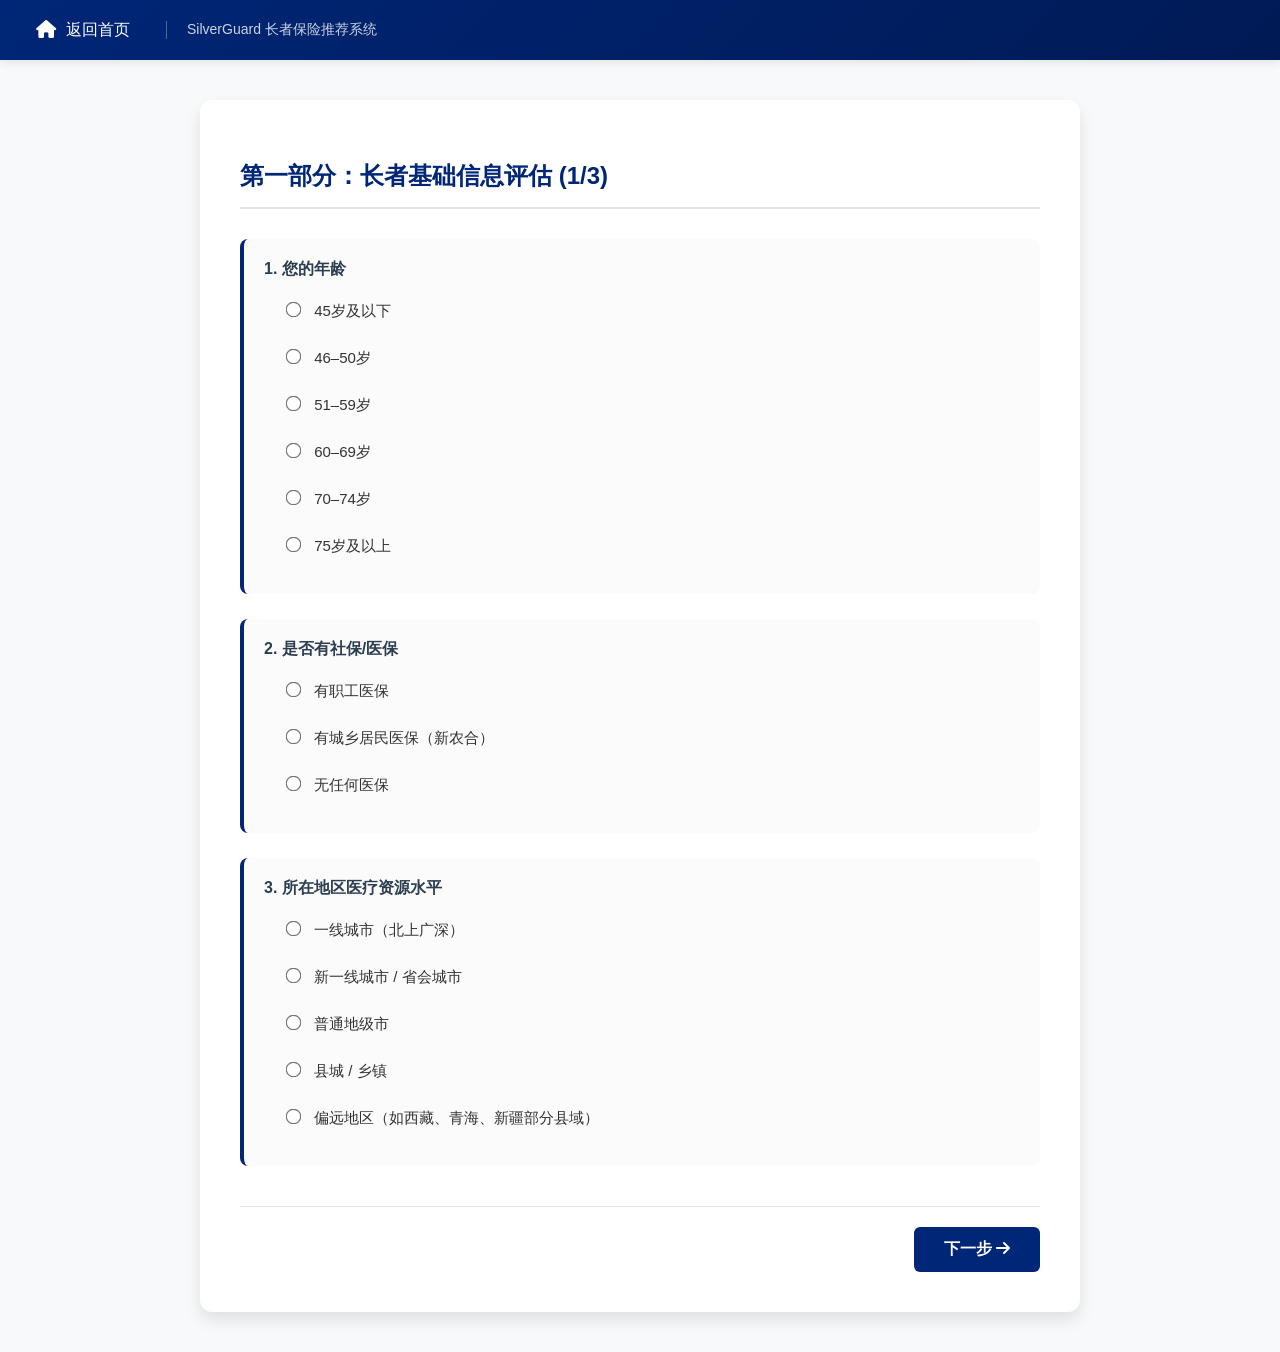
==== commit f02401ed: "Initial commit" ====
--- a/questionnaire.html
+++ b/questionnaire.html
@@ -31,7 +31,7 @@
         .score-info { margin-bottom: 22px; }
         .recommendation { font-size: 18px; margin: 0; }
         .result-section { background: #fff; border: 1px solid #dbe4f2; border-radius: 18px; padding: 24px; margin-bottom: 20px; box-shadow: 0 8px 18px rgba(15, 39, 84, 0.05); }
-        .section-title { margin: 0 0 16px; font-size: 22px; line-height: 1.5; color: #002677; font-weight: 700; }
+        .section-title { margin: 0 0 8px; font-size: 22px; line-height: 1.5; color: #002677; font-weight: 700; }
         .section-subtitle { margin: -6px 0 16px; font-size: 15px; line-height: 1.7; color: #5f6b7a; }
         .risk-summary-grid { display: grid; grid-template-columns: repeat(auto-fit, minmax(220px, 1fr)); gap: 16px; }
         .risk-summary-card { background: #f8fbff; border: 1px solid #d9e6f5; border-radius: 16px; padding: 18px 20px; }
@@ -43,13 +43,13 @@
         .excluded-list { margin: 0; padding-left: 22px; }
         .excluded-list li { margin-bottom: 10px; font-size: 18px; line-height: 1.7; }
         .empty-note { font-size: 17px; line-height: 1.8; color: #5f6b7a; }
-        .combo-main { padding: 18px 20px; background: #fffaf0; border: 1px solid #f2dfae; border-left: 5px solid #f0b429; border-radius: 14px; font-size: 20px; line-height: 1.8; font-weight: 700; color: #2c3e50; }
+        .combo-main { padding: 10px 0; background: transparent; border: none; font-size: 20px; line-height: 1.8; font-weight: 700; color: #2c3e50; }
         .combo-reason { margin-top: 16px; padding: 18px 20px; background: #f8fbff; border: 1px solid #dfe9f7; border-radius: 14px; color: #2c3e50; font-size: 17px; line-height: 1.9; }
         .hk-product-section { margin-top: 0; }
         .hk-product-grid { display: grid; grid-template-columns: repeat(auto-fit, minmax(280px, 1fr)); gap: 20px; }
         .hk-product-card { background: linear-gradient(180deg, #ffffff 0%, #fbfdff 100%); border: 1px solid #d9e2f1; border-radius: 18px; padding: 22px; box-shadow: 0 12px 24px rgba(0, 38, 119, 0.06); display: flex; flex-direction: column; gap: 12px; }
         .hk-product-rank { display: inline-flex; align-items: center; align-self: flex-start; background: #002677; color: #fff; border-radius: 999px; padding: 6px 12px; font-size: 13px; font-weight: 700; letter-spacing: 0.3px; }
-        .hk-product-head { display: flex; justify-content: space-between; align-items: flex-start; gap: 14px; }
+        .hk-product-head { display: flex; justify-content: space-between; align-items: center; gap: 14px; }
         .hk-product-head h3 { margin: 0; font-size: 22px; line-height: 1.5; color: #002677; }
         .hk-product-category { flex-shrink: 0; background: #eef2fb; color: #002677; border-radius: 999px; padding: 6px 12px; font-size: 13px; font-weight: 700; }
         .hk-product-company { margin: 0; color: #5f6b7a; font-size: 16px; font-weight: 700; }
@@ -72,6 +72,156 @@
         .disclaimer-text { font-size: 15px; line-height: 1.9; color: #5f6b7a; }
         .hk-product-note { margin: -6px 0 18px; font-size: 14px; line-height: 1.8; color: #6b7788; }
 
+        /* 险种点击链接样式 - 圆角边框按钮，深蓝色 */
+        .insurance-link {
+            display: inline-flex;
+            align-items: center;
+            gap: 4px;
+            padding: 4px 14px;
+            background: transparent;
+            color: #002677;
+            border: 1.5px solid #002677;
+            border-radius: 20px;
+            text-decoration: none;
+            font-weight: 600;
+            font-size: 14px;
+            cursor: pointer;
+            transition: all 0.2s ease;
+            white-space: nowrap;
+            line-height: 1.5;
+        }
+        .insurance-link:hover {
+            background: #002677;
+            color: #fff;
+            box-shadow: 0 2px 8px rgba(0, 38, 119, 0.3);
+        }
+        .insurance-link:active {
+            background: #001a55;
+            box-shadow: none;
+        }
+
+        /* 推荐组合胶囊按钮 */
+        .combo-items {
+            display: flex;
+            flex-wrap: wrap;
+            align-items: center;
+            justify-content: flex-start;
+            gap: 8px;
+        }
+        .combo-item {
+            display: inline-flex;
+            align-items: center;
+            gap: 3px;
+        }
+        .combo-note {
+            font-size: 11px;
+            color: #8a97a8;
+            font-weight: 400;
+            line-height: 1.2;
+            text-align: center;
+        }
+        .combo-sep {
+            color: #8896a8;
+            font-weight: 500;
+            margin: 0 8px;
+            font-size: 16px;
+        }
+
+        /* 险种详情模态框样式 */
+        .product-detail-modal {
+            display: none;
+            position: fixed;
+            top: 0;
+            left: 0;
+            width: 100%;
+            height: 100%;
+            background: rgba(0, 0, 0, 0.6);
+            z-index: 2000;
+            overflow-y: auto;
+            animation: fadeIn 0.3s ease-out;
+        }
+        .product-detail-modal.active {
+            display: block;
+        }
+        @keyframes fadeIn {
+            from { opacity: 0; }
+            to { opacity: 1; }
+        }
+        .product-detail-content {
+            max-width: 900px;
+            margin: 40px auto;
+            background: #fff;
+            border-radius: 16px;
+            padding: 0;
+            box-shadow: 0 20px 60px rgba(0, 0, 0, 0.3);
+            animation: slideUp 0.3s ease-out;
+        }
+        @keyframes slideUp {
+            from { transform: translateY(50px); opacity: 0; }
+            to { transform: translateY(0); opacity: 1; }
+        }
+        .product-detail-header {
+            background: linear-gradient(135deg, #002677 0%, #001a55 100%);
+            color: white;
+            padding: 24px 30px;
+            border-radius: 16px 16px 0 0;
+            display: flex;
+            justify-content: space-between;
+            align-items: center;
+        }
+        .product-detail-header h2 {
+            margin: 0;
+            font-size: 24px;
+            color: white;
+            border: none;
+            padding: 0;
+        }
+        .product-detail-close {
+            background: rgba(255, 255, 255, 0.2);
+            border: none;
+            color: white;
+            width: 40px;
+            height: 40px;
+            border-radius: 50%;
+            font-size: 24px;
+            cursor: pointer;
+            transition: background 0.2s;
+            display: flex;
+            align-items: center;
+            justify-content: center;
+        }
+        .product-detail-close:hover {
+            background: rgba(255, 255, 255, 0.3);
+        }
+        .product-detail-body {
+            padding: 30px;
+            max-height: calc(100vh - 150px);
+            overflow-y: auto;
+        }
+        .product-detail-subtitle {
+            font-size: 15px;
+            color: #5f6b7a;
+            margin: -10px 0 20px 0;
+            line-height: 1.7;
+        }
+        .back-link {
+            display: inline-flex;
+            align-items: center;
+            gap: 8px;
+            color: #002677;
+            text-decoration: none;
+            font-size: 14px;
+            padding: 8px 16px;
+            background: #f4f7ff;
+            border-radius: 8px;
+            margin-bottom: 20px;
+            cursor: pointer;
+            transition: all 0.2s;
+        }
+        .back-link:hover {
+            background: #eef2fb;
+        }
+
         /* 顶部导航栏样式 */
         .top-nav {
             background: linear-gradient(135deg, #002677 0%, #001a55 100%);
@@ -241,15 +391,7 @@
                     </div>
                 </div>
 
-                <div class="question">
-                    <label class="title">4. 是否可赴港线下投保</label>
-                    <div class="options">
-                        <label><input type="radio" name="q4" value="0" required> 是</label>
-                        <label><input type="radio" name="q4" value="2"> 否</label>
-                    </div>
-                </div>
-
-                <div class="btn-group">
+<div class="btn-group">
                     <button type="button" class="btn-prev" style="visibility: hidden;">上一步</button>
                     <button type="button" onclick="nextStep(1)">下一步 <i class="fas fa-arrow-right"></i></button>
                 </div>
@@ -397,6 +539,19 @@
                         <!-- Exclusions and recommendations render here -->
                     </div>
                 </div>
+
+                <!-- 险种详情模态框 -->
+                <div class="product-detail-modal" id="productDetailModal">
+                    <div class="product-detail-content">
+                        <div class="product-detail-header">
+                            <h2 id="modalTitle">推荐的香港保险产品</h2>
+                            <button class="product-detail-close" onclick="closeProductDetail(event)">&times;</button>
+                        </div>
+                        <div class="product-detail-body" id="modalBody">
+                            <!-- 动态加载产品内容 -->
+                        </div>
+                    </div>
+                </div>
                 <div style="text-align: center;">
                     <button type="button" onclick="location.reload()" style="margin-top: 30px;">重新填写问卷</button>
                     <a href="index.html" style="display:inline-block; margin-left:15px; text-decoration:none;"><button type="button" class="btn-prev">返回 SilverGuard 首页</button></a>
@@ -414,7 +569,22 @@
         <button class="error-bar-close" onclick="hideErrorBar()">&times;</button>
     </div>
 
+
     <script>
+        // 抑制浏览器扩展相关的消息端口错误
+        window.addEventListener('message', function(event) {
+            if (event.data === 'silk' || (event.ports && event.ports.length > 0)) {
+                event.stopPropagation();
+            }
+        });
+        
+        // 忽略消息端口关闭错误
+        window.onerror = function(msg, url, line, col, error) {
+            if (msg.indexOf('message channel') !== -1 || msg.indexOf('port') !== -1) {
+                return true;
+            }
+        };
+        
         const hkInsuranceProducts = [
             // 医疗险 / VHIS
             {
@@ -1855,7 +2025,7 @@
             }
         }
 
-        function nextStep(currentStep) {
+function nextStep(currentStep) {
             if (!validateStep(currentStep)) return;
             hideErrorBar();
             document.getElementById('step' + currentStep).classList.remove('active');
@@ -2111,6 +2281,228 @@
 
 
 
+
+
+
+        // =============================================
+        // 险种详情页交互逻辑
+        // =============================================
+
+        // 险种类别映射（用于点击跳转）
+        const insuranceTypeMap = {
+            '意外险': 'accident',
+            '医疗险': 'medical',
+            '百万医疗险': 'medical',
+            '防癌险': 'cancer',
+            '护理险': 'nursing',
+            '重疾险': 'critical',
+            '寿险': 'life',
+            '惠民保': 'huimin'
+        };
+
+        // 险种中文名称映射
+        const categoryChineseNames = {
+            'medical': '医疗险',
+            'accident': '意外险',
+            'cancer': '防癌险',
+            'nursing': '护理险',
+            'critical': '重疾险',
+            'life': '寿险',
+            'huimin': '惠民保'
+        };
+
+        // 全局变量：存储当前用户信息
+        let currentUserAge = 0;
+        let currentUserRiskLevel = 0;
+        let currentUserExclusions = [];
+
+        // 打开险种详情模态框
+        function openProductDetail(category) {
+            const modal = document.getElementById('productDetailModal');
+            const modalBody = document.getElementById('modalBody');
+            const modalTitle = document.getElementById('modalTitle');
+
+            const categoryName = categoryChineseNames[category] || category;
+            modalTitle.textContent = '推荐的香港' + categoryName + '产品';
+
+            // 根据险种类别筛选产品
+            const products = getProductsByCategory(category);
+
+            // 渲染产品列表
+            modalBody.innerHTML = renderDetailProducts(products, category);
+
+            // 显示模态框
+            modal.classList.add('active');
+            document.body.style.overflow = 'hidden';
+        }
+
+        // 关闭险种详情模态框
+        function closeProductDetail(e) {
+            if (e) e.preventDefault();
+            const modal = document.getElementById('productDetailModal');
+            modal.classList.remove('active');
+            document.body.style.overflow = '';
+        }
+
+        // ESC 键关闭模态框
+        document.addEventListener('keydown', function(e) {
+            if (e.key === 'Escape') {
+                closeProductDetail();
+            }
+        });
+
+        // 点击模态框外部关闭
+        document.getElementById('productDetailModal').addEventListener('click', function(e) {
+            if (e.target === this) {
+                closeProductDetail();
+            }
+        });
+
+        // 根据险种类别获取产品
+        function getProductsByCategory(category) {
+            // 如果是惠民保，返回空（惠民保是内地产品，不在香港保险范围内）
+            if (category === 'huimin') {
+                return [];
+            }
+
+            return hkInsuranceProducts.filter(product => {
+                return product.category === category;
+            }).filter(product => {
+                // 根据用户年龄和风险等级筛选
+                const userAgeRange = getAgeRangeFromScore(currentUserAge);
+
+                const matchesAge = userAgeRange.maxAge >= product.minAge && userAgeRange.minAge <= product.maxAge;
+                const matchesRisk = product.suitableRiskLevels.includes(currentUserRiskLevel);
+
+                // 排除被规则排除的产品
+                let excluded = false;
+                if (category === 'medical' && currentUserExclusions.some(item =>
+                    ["常规百万医疗险", "百万医疗险", "部分医疗险", "普通医疗险", "高端医疗险"].includes(item)
+                )) {
+                    // 如果有百万医疗险的排除规则，检查是否匹配
+                    const medicalExclusions = ["常规百万医疗险", "大部分百万医疗险"];
+                    if (currentUserExclusions.some(item => medicalExclusions.includes(item))) {
+                        excluded = true;
+                    }
+                }
+
+                return matchesAge && matchesRisk && !excluded;
+            });
+        }
+
+        // 渲染详情页产品列表
+        function renderDetailProducts(products, category) {
+            if (!products || products.length === 0) {
+                return '<div class="hk-product-card"><p class="empty-note">根据您当前的条件，暂无合适的香港' + (categoryChineseNames[category] || category) + '产品推荐。<br><br>建议：您可以先考虑配置意外险作为基础保障，或咨询专业保险顾问获取更多方案。</p></div>';
+            }
+
+            // 按匹配度排序
+            const sortedProducts = products
+                .map(product => ({
+                    ...product,
+                    rankScore: getHKProductRankScore(product, currentUserAge, currentUserRiskLevel, currentUserExclusions)
+                }))
+                .sort((a, b) => {
+                    if (b.rankScore !== a.rankScore) return b.rankScore - a.rankScore;
+                    if (b.maxAge !== a.maxAge) return b.maxAge - a.maxAge;
+                    return a.name.localeCompare(b.name, 'zh-Hans-CN');
+                })
+                .map(({ rankScore, ...product }) => product);
+
+            const categoryName = categoryChineseNames[category] || category;
+            const priorityProducts = sortedProducts.slice(0, 3);
+            const additionalProducts = sortedProducts.slice(3, 8);
+
+            let html = '<p class="product-detail-subtitle">以下为根据您的年龄阶段（' + getAgeRangeText(currentUserAge) + '）、风险等级与赴港投保条件筛选出的' + categoryName + '产品推荐。</p><p class="hk-product-note">产品链接仅供官方信息参考，实际条款请以保险公司最新正式披露为准。</p>';
+
+            if (priorityProducts.length > 0) {
+                html += '<div class="hk-product-group"><h4 class="hk-product-group-title">优先推荐</h4><p class="hk-product-group-desc">优先查看这 ' + priorityProducts.length + ' 款与您当前情况匹配度更高的方案。</p><div class="hk-product-grid">' + priorityProducts.map((product, index) => renderDetailCard(product, index + 1, '优先推荐')).join('') + '</div></div>';
+            }
+
+            if (additionalProducts.length > 0) {
+                html += '<div class="hk-product-group"><h4 class="hk-product-group-title">更多可参考方案</h4><p class="hk-product-group-desc">以下再展示 ' + additionalProducts.length + ' 款备选方案，方便继续比较。</p><div class="hk-product-grid">' + additionalProducts.map((product, index) => renderDetailCard(product, index + 4, '参考顺位')).join('') + '</div></div>';
+            }
+
+            return html;
+        }
+
+        // 获取年龄范围文本
+        function getAgeRangeText(ageScore) {
+            const ageRangeMap = {
+                0: "45岁及以下",
+                1: "46-50岁",
+                2: "51-59岁",
+                3: "60-69岁",
+                4: "70-74岁",
+                5: "75岁以上"
+            };
+            return ageRangeMap[ageScore] || "未知";
+        }
+
+        // 渲染详情卡片
+        function renderDetailCard(product, rank, rankLabel) {
+            const categoryName = getCategoryLabel(product.category);
+            return '<div class="hk-product-card"><span class="hk-product-rank">' + rankLabel + ' ' + (rank > 3 ? rank : '') + '</span><div class="hk-product-head"><h3>' + escapeHTML(product.name) + '</h3><span class="hk-product-category">' + categoryName + '</span></div><p class="hk-product-company">' + escapeHTML(product.company) + '</p><p class="hk-product-summary">' + escapeHTML(product.summary) + '</p><p class="hk-product-match"><strong>为什么适合您：</strong>' + escapeHTML(getHKProductMatchReason(product, currentUserAge, currentUserRiskLevel)) + '</p><p class="hk-product-meta">适配风险等级：' + product.suitableRiskLevels.join("、") + '<br>适用年龄：' + product.minAge + '-' + product.maxAge + ' 岁</p><ul class="hk-product-highlights">' + product.highlights.map(item => '<li>' + escapeHTML(item) + '</li>').join('') + '</ul><p class="hk-product-caution"><strong>注意：</strong>' + escapeHTML(product.caution) + '</p><a class="hk-product-link" href="' + escapeHTML(product.url) + '" target="_blank" rel="noopener noreferrer">查看产品信息</a></div>';
+        }
+
+        // 渲染推荐组合：险种为胶囊按钮，括号注释放按钮下方，弱化处理
+        function renderRecommendation(text) {
+            // 匹配"险种"或"险种（注释）"的模式
+            const insuranceTypes = ['百万医疗险', '护理险', '防癌险', '重疾险', '医疗险', '意外险', '寿险', '惠民保', '防癌医疗险', '老年医疗险', '老年医疗', '定期寿险'];
+
+            let result = '';
+            let remaining = text;
+
+            while (remaining.length > 0) {
+                let earliestIndex = remaining.length;
+                let bestMatch = null;
+
+                // 找到下一个匹配的险种
+                insuranceTypes.forEach(type => {
+                    // 优先匹配"险种（...）"
+                    const escapedType = type.replace(/[.*+?^${}()|[\]\\]/g, '\\$&');
+                    const regex = new RegExp(escapedType + '（([^）]+)）', 'g');
+                    let match;
+                    while ((match = regex.exec(remaining)) !== null) {
+                        if (match.index < earliestIndex) {
+                            earliestIndex = match.index;
+                            bestMatch = { type, note: match[1], fullMatch: match[0], isWithNote: true };
+                        }
+                    }
+                    // 匹配单独的险种（不在括号内）
+                    const plainRegex = new RegExp('(?<!\\S)(' + escapedType + ')(?!（)', 'g');
+                    while ((match = plainRegex.exec(remaining)) !== null) {
+                        if (match.index < earliestIndex) {
+                            earliestIndex = match.index;
+                            bestMatch = { type, note: null, fullMatch: match[0], isWithNote: false };
+                        }
+                    }
+                });
+
+                if (bestMatch) {
+                    // 前面的普通文字
+                    if (earliestIndex > 0) {
+                        const before = remaining.substring(0, earliestIndex);
+                        // 将 "+" 替换为带样式的分隔符
+                        const sep = before.replace(/\+/g, '<span class="combo-sep">+</span>');
+                        result += '<span>' + sep + '</span>';
+                    }
+                    // 渲染险种按钮
+                    const category = insuranceTypeMap[bestMatch.type] || bestMatch.type;
+                    result += '<span class="combo-item">';
+                    result += '<a class="insurance-link" onclick="openProductDetail(\'' + category + '\')" href="javascript:void(0);">' + bestMatch.type + '</a>';
+                    result += '</span>';
+                    remaining = remaining.substring(earliestIndex + bestMatch.fullMatch.length);
+                } else {
+                    // 没有更多险种匹配
+                    result += '<span>' + remaining + '</span>';
+                    break;
+                }
+            }
+
+            return '<div class="combo-items">' + result + '</div>';
+        }
+
         function calculateResult() {
             if (!validateStep(3)) return;
             hideErrorBar();
@@ -2119,6 +2511,11 @@
             const medicalIns = getRadioValue('q2');
             const region = getRadioValue('q3');
             const hk = getRadioValue('q4');
+
+            // 存储用户信息供险种详情页使用
+            currentUserAge = age;
+            currentUserRiskLevel = 0;
+            currentUserExclusions = [];
             const q5 = getRadioValue('q5');
             const q6 = getRadioValue('q6');
             const q7 = getRadioValue('q7');
@@ -2183,6 +2580,10 @@
             
             exclusions = [...new Set(exclusions)];
 
+            // 更新全局变量供险种详情页使用
+            currentUserRiskLevel = riskLevel;
+            currentUserExclusions = exclusions;
+
             let recommendationStr = "";
             let reasonStr = "";
             
@@ -2191,20 +2592,24 @@
                 reasonStr = "年龄、医保、地区约束较少，可做相对完整配置；医疗险打底，意外险覆盖高频跌倒骨折风险。";
             } else if (riskLevel === 2) {
                 recommendationStr = "医疗险 + 意外险 + 防癌险/护理险 (择优)";
-                reasonStr = "以“医疗报销 + 意外”作为核心，防癌/护理作为补充；预算等允许时再考虑重疾险或寿险。";
+                reasonStr = "以「医疗报销 + 意外」作为核心，防癌/护理作为补充；预算等允许时再考虑重疾险或寿险。";
             } else if (riskLevel === 3) {
                 recommendationStr = "老年医疗险/防癌医疗险 + 意外险 + 惠民保 + 可选防癌险";
                 reasonStr = "进入高龄/慢病阶段后，常规长期险性价比下降，改用更容易投保的老年医疗、防癌医疗和惠民保兜底。";
             } else if (riskLevel === 4) {
                 recommendationStr = "意外险 + 惠民保 + 防癌医疗险";
-                reasonStr = "核心目标变成“保得上、买得起、能理赔”；主推低门槛的险种。";
+                reasonStr = "核心目标变成「保得上、买得起、能理赔」；主推低门槛的险种。";
             } else if (riskLevel === 5) {
                 recommendationStr = "仅意外险（能投则投） + 当地惠民保";
                 reasonStr = "高龄、慢病重、预算紧时，仅保留最低门槛保障。";
             }
 
-            const recommendedHKProducts = getRecommendedHKProducts(age, hk, riskLevel, exclusions);
-            const hkProductHTML = renderHKProductCards(recommendedHKProducts, age, riskLevel);
+            // 将险种关键词转为可点击链接（隐藏直接产品展示）
+            const recommendationStrWithLinks = renderRecommendation(recommendationStr);
+
+            // 移除直接展示香港保险产品（按用户需求，初始页不展示具体产品）
+            // const recommendedHKProducts = getRecommendedHKProducts(age, hk, riskLevel, exclusions);
+            // const hkProductHTML = renderHKProductCards(recommendedHKProducts, age, riskLevel);
 
 
             document.getElementById('step3').classList.remove('active');
@@ -2252,12 +2657,11 @@
                 ${exclusionHTML}
                 <section class="result-section recommendation">
                     <h3 class="section-title">推荐保险组合</h3>
-                    <p class="combo-main">${recommendationStr}</p>
+                    <p class="combo-main">${recommendationStrWithLinks}</p>
                     <div class="combo-reason">
                         <strong>建议说明：</strong>${reasonStr}
                     </div>
                 </section>
-                ${hkProductHTML}
                 <section class="result-section disclaimer-section">
                     <h3 class="section-title">说明与免责声明</h3>
                     <p class="disclaimer-text">
